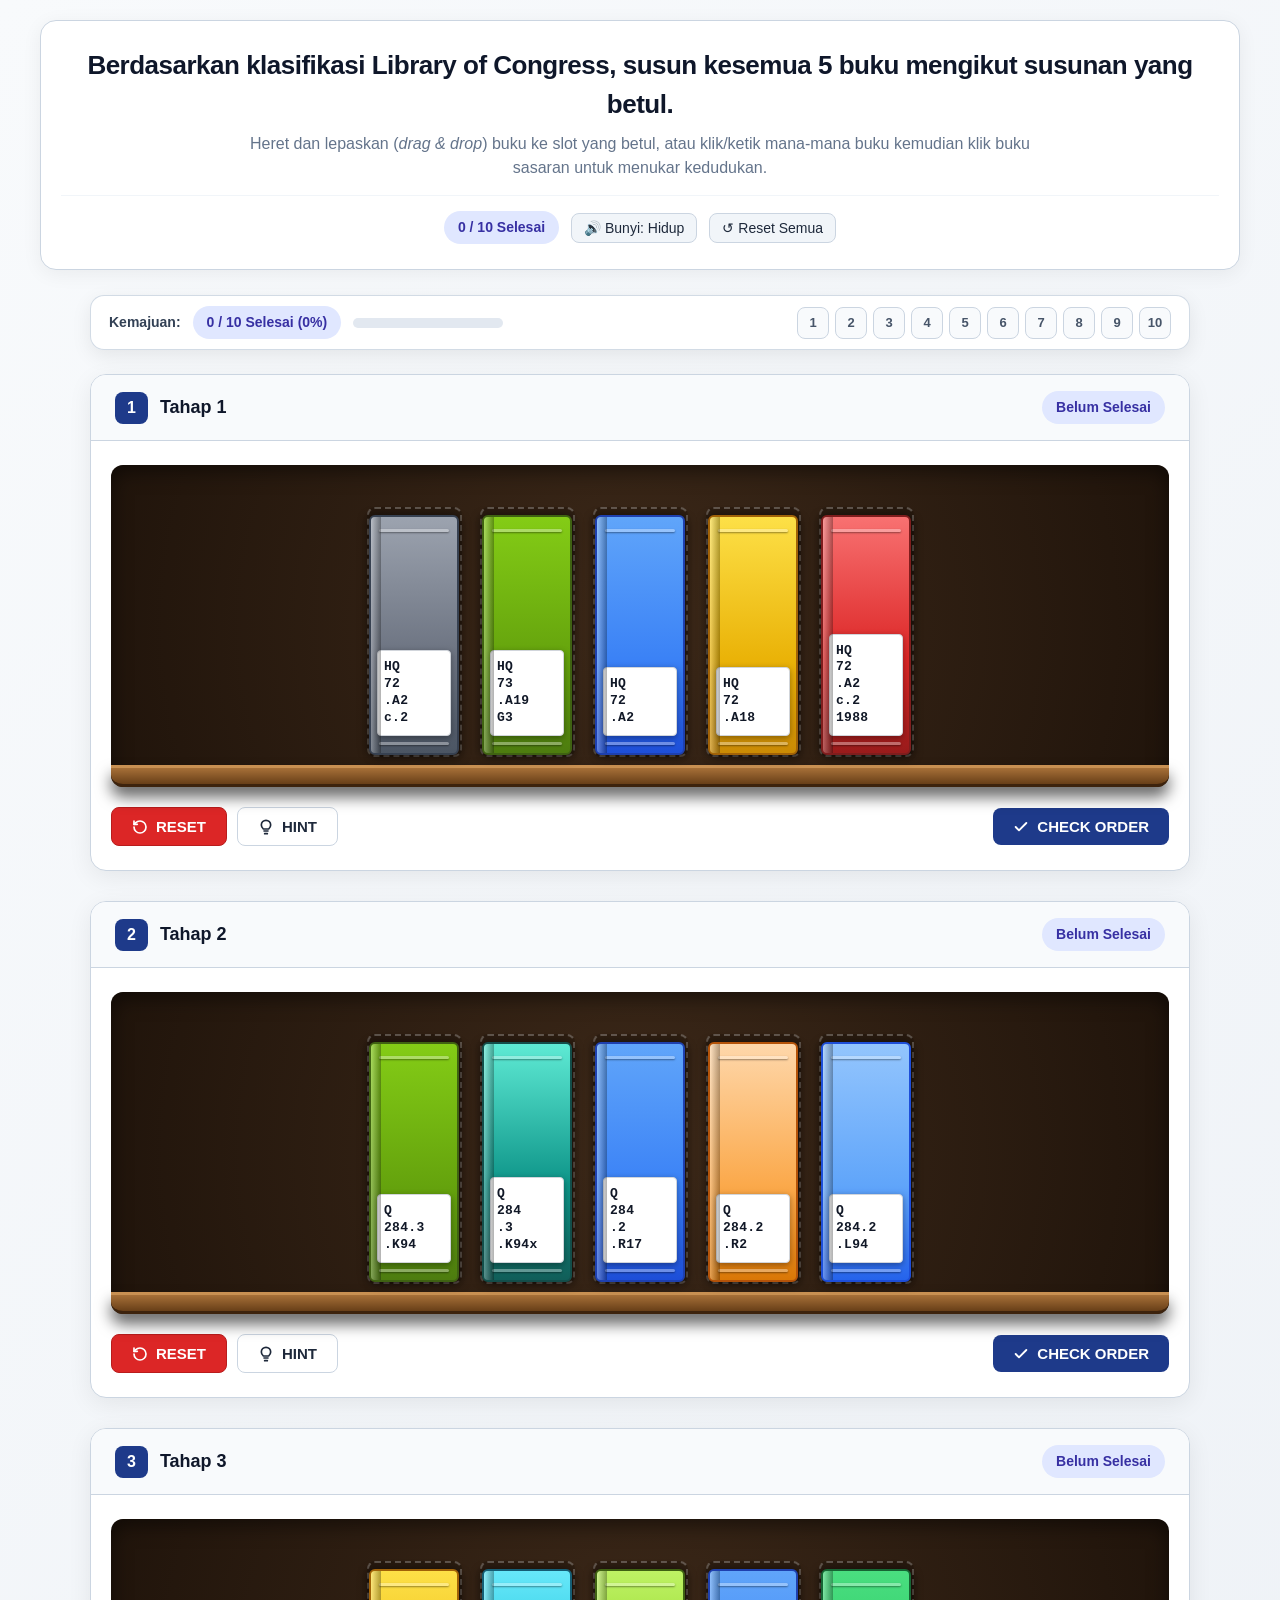
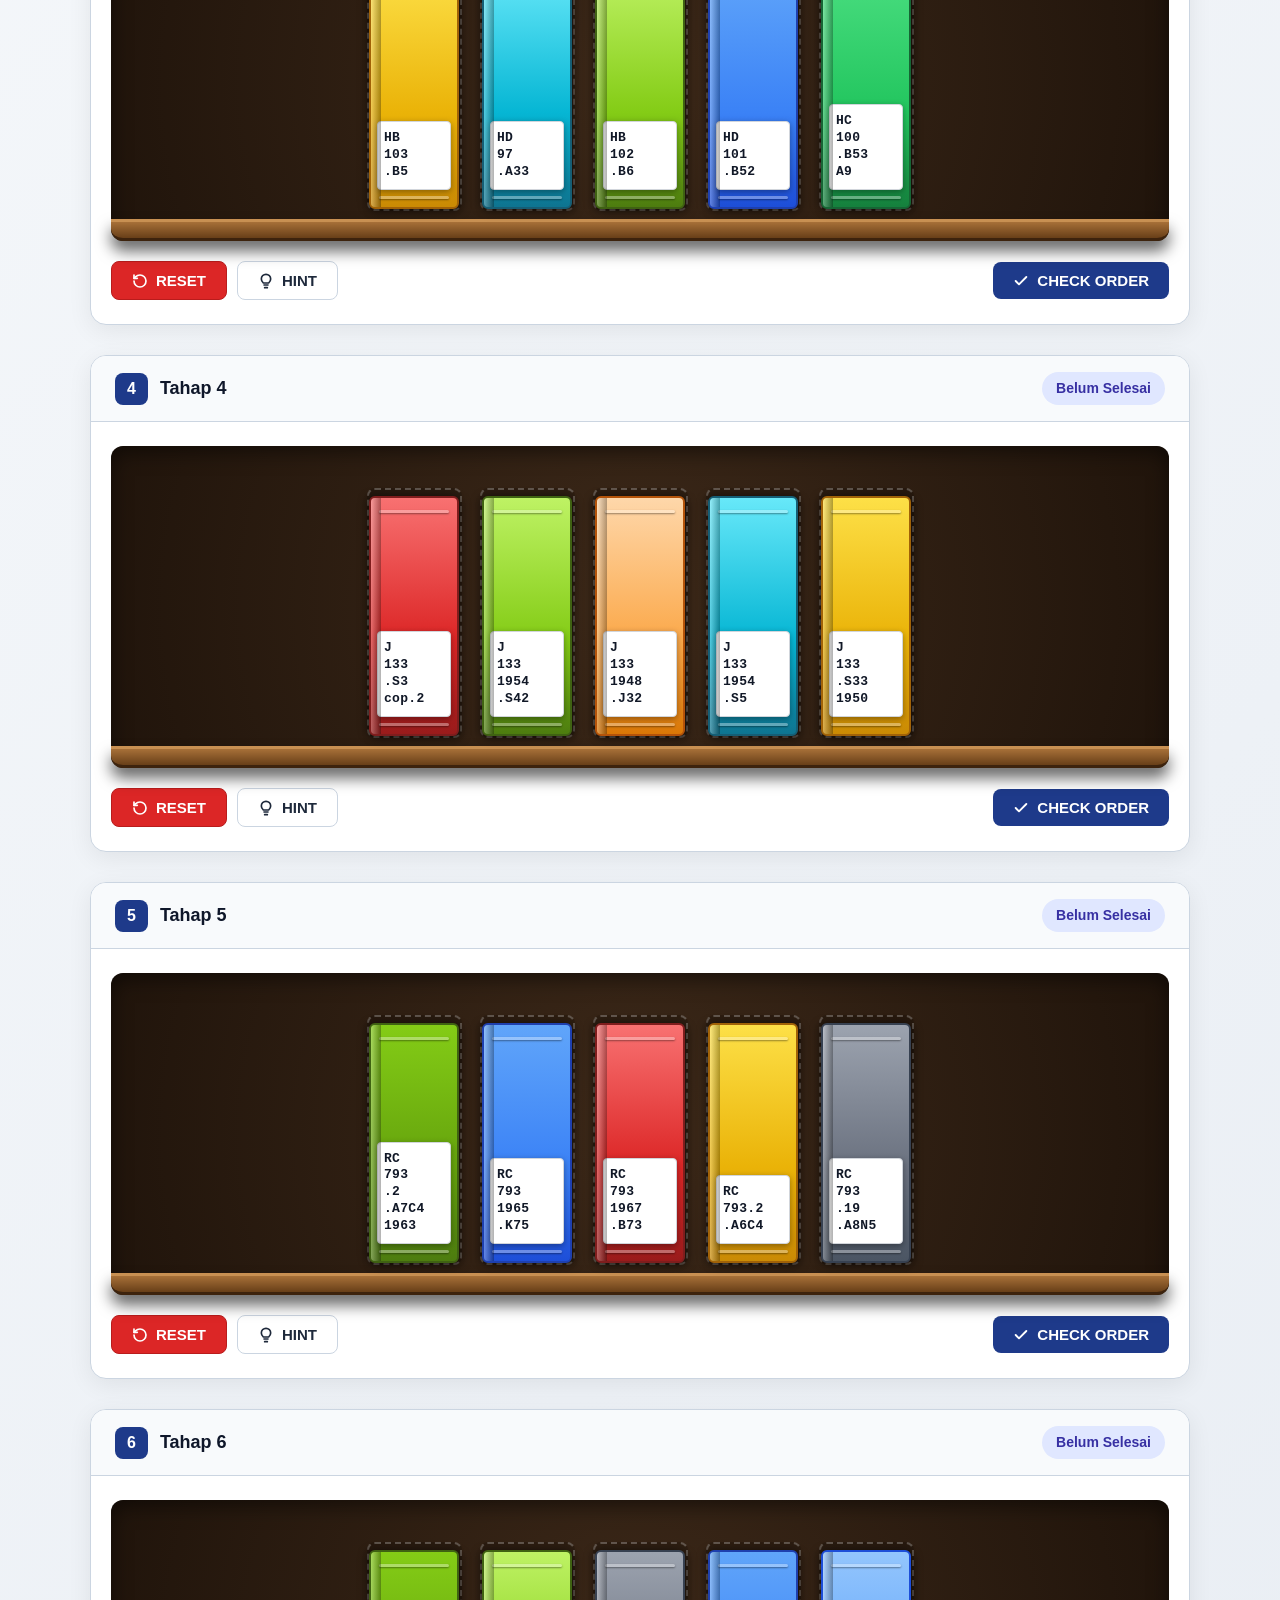
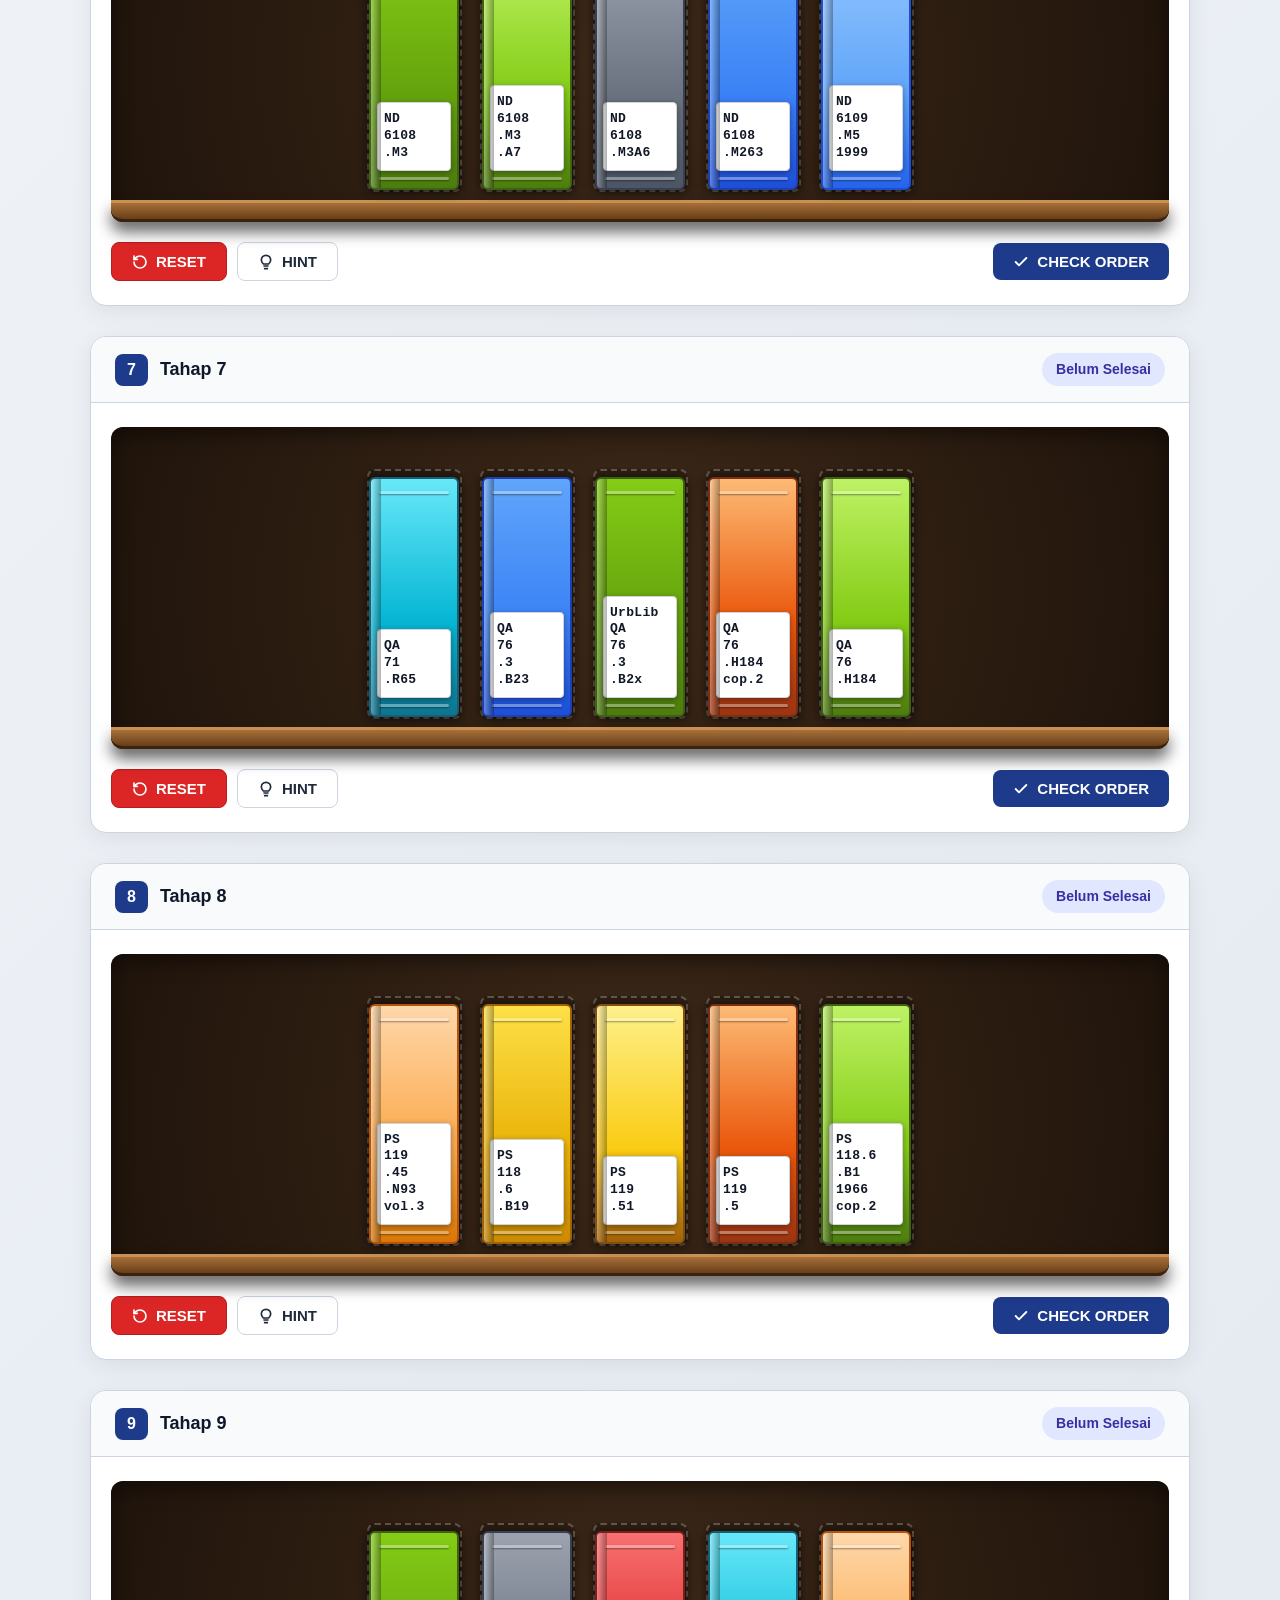
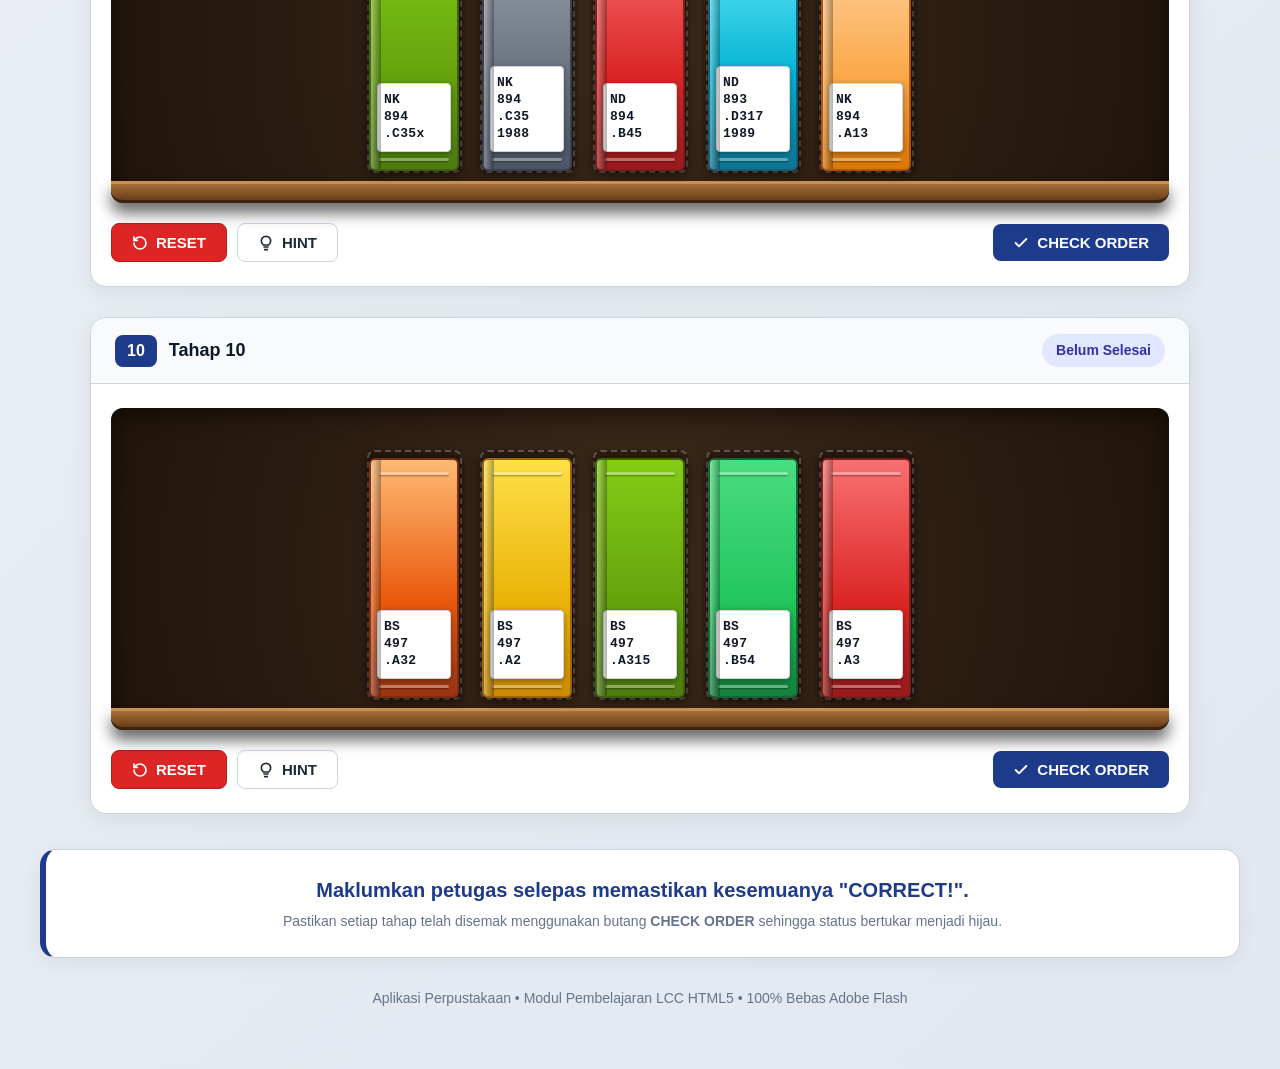
==== index.html @ 5bfe3b00 "Initial commit: Pure HTML5/CSS3/JS migration of LCC Book Sorting Game" ====
<!DOCTYPE html>
<html lang="ms">
<head>
  <meta charset="UTF-8">
  <meta name="viewport" content="width=device-width, initial-scale=1.0">
  <title>Permainan Susunan Buku Library of Congress (LCC)</title>
  <link rel="stylesheet" href="css/style.css">
</head>
<body>

  <!-- Header Utama -->
  <header class="header-container">
    <h1>Berdasarkan klasifikasi Library of Congress, susun kesemua 5 buku mengikut susunan yang betul.</h1>
    <p class="subtitle">
      Heret dan lepaskan (<em>drag &amp; drop</em>) buku ke slot yang betul, atau klik/ketik mana-mana buku kemudian klik buku sasaran untuk menukar kedudukan.
    </p>

    <div class="top-controls">
      <!-- Statistik & Kawalan Bunyi -->
      <div class="stats-badges">
        <span id="stat-solved-count" class="badge">0 / 10 Selesai</span>
        <button id="btn-mute" class="btn-icon">🔊 Bunyi: Hidup</button>
        <button id="btn-reset-all" class="btn-icon">↺ Reset Semua</button>
      </div>
    </div>
  </header>

  <!-- Bar Kemajuan Sentiasa Kelihatan (Sticky Progress Bar) -->
  <div id="sticky-progress-bar" class="sticky-progress-container">
    <div class="sticky-progress-content">
      <div class="sticky-progress-left">
        <span class="sticky-title">Kemajuan:</span>
        <span id="sticky-solved-badge" class="badge">0 / 10 Selesai</span>
        <div class="progress-track" title="Peratusan siap">
          <div id="progress-fill" class="progress-fill"></div>
        </div>
      </div>
      <div id="sticky-stage-pills" class="sticky-stage-pills" title="Klik nombor untuk lompat ke tahap berkenaan"></div>
    </div>
  </div>

  <!-- Bekas Utama Tahap Permainan -->
  <main id="game-levels-container"></main>

  <!-- Peringatan Petugas di Bahagian Bawah -->
  <div class="header-container" style="margin-top: 35px; border-left: 6px solid var(--primary-color);">
    <h2 style="font-size: 20px; font-weight: 800; color: var(--primary-color); margin-bottom: 6px;">
      Maklumkan petugas selepas memastikan kesemuanya "CORRECT!".
    </h2>
    <p style="color: var(--text-muted); font-size: 14px;">
      Pastikan setiap tahap telah disemak menggunakan butang <strong>CHECK ORDER</strong> sehingga status bertukar menjadi hijau.
    </p>
  </div>

  <footer class="footer-text">
    <p>Aplikasi Perpustakaan &bull; Modul Pembelajaran LCC HTML5 &bull; 100% Bebas Adobe Flash</p>
  </footer>

  <!-- Modal Tahniah Keseluruhan -->
  <div id="victory-modal" class="modal-overlay">
    <div class="modal-content">
      <div class="modal-icon">🏆</div>
      <h2 class="modal-title">Tahniah! Selesai Semua!</h2>
      <p class="modal-desc">
        Hebat! Anda telah berjaya menyusun kesemua 10 tahap buku mengikut Sistem Pengkelasan Library of Congress (LCC) dengan tepat.
      </p>
      <div class="modal-instruction">
        📢 Sila maklumkan kepada petugas perpustakaan sekarang!
      </div>
      <button id="btn-close-modal" class="btn btn-primary" style="margin: 0 auto;">
        Tutup &amp; Semak Semula
      </button>
    </div>
  </div>

  <!-- Kanvas Konfeti Keraian -->
  <canvas id="confetti-canvas"></canvas>

  <!-- Skrip JavaScript -->
  <script src="js/data.js"></script>
  <script src="js/audio.js"></script>
  <script src="js/confetti.js"></script>
  <script src="js/game.js"></script>
</body>
</html>
---- css/style.css ----
/* ==========================================================================
   LCC Game - CSS Utama (HTML5 Modern Tanpa Flash)
   ========================================================================== */

:root {
  --primary-color: #1e3a8a;
  --primary-hover: #1e40af;
  --success-color: #15803d;
  --success-bg: #dcfce7;
  --danger-color: #b91c1c;
  --danger-bg: #fee2e2;
  --wood-top: #8b5a2b;
  --wood-front: #5c3a1e;
  --wood-shadow: #3b2311;
  --shelf-bg: #2d1e12;
  --bg-gradient: linear-gradient(135deg, #f8fafc 0%, #e2e8f0 100%);
  --card-bg: #ffffff;
  --text-main: #1e293b;
  --text-muted: #64748b;
  --border-color: #cbd5e1;
}

* {
  box-sizing: border-box;
  margin: 0;
  padding: 0;
  -webkit-tap-highlight-color: transparent;
}

body {
  font-family: -apple-system, BlinkMacSystemFont, "Segoe UI", Roboto, "Helvetica Neue", Arial, sans-serif;
  background: var(--bg-gradient);
  color: var(--text-main);
  min-height: 100vh;
  padding: 20px 15px 60px 15px;
  line-height: 1.5;
}

/* Header & Banner Utama */
.header-container {
  max-width: 1200px;
  margin: 0 auto 25px auto;
  text-align: center;
  background: var(--card-bg);
  padding: 25px 20px;
  border-radius: 16px;
  box-shadow: 0 4px 20px rgba(0, 0, 0, 0.06);
  border: 1px solid var(--border-color);
}

.header-container h1 {
  font-size: 26px;
  font-weight: 800;
  color: #0f172a;
  margin-bottom: 8px;
  letter-spacing: -0.5px;
}

.header-container p.subtitle {
  font-size: 16px;
  color: var(--text-muted);
  max-width: 800px;
  margin: 0 auto 15px auto;
}

/* Statistik & Kawalan Utama */
.top-controls {
  display: flex;
  justify-content: center;
  align-items: center;
  flex-wrap: wrap;
  gap: 15px;
  padding-top: 15px;
  border-top: 1px solid #f1f5f9;
}

/* Bar Kemajuan Sentiasa Kelihatan (Sticky Progress Bar) */
.sticky-progress-container {
  position: sticky;
  top: 12px;
  z-index: 999;
  max-width: 1100px;
  margin: 0 auto 24px auto;
  background: rgba(255, 255, 255, 0.94);
  backdrop-filter: blur(10px);
  -webkit-backdrop-filter: blur(10px);
  border: 1px solid rgba(203, 213, 225, 0.85);
  border-radius: 14px;
  padding: 10px 18px;
  box-shadow: 0 6px 20px rgba(0, 0, 0, 0.08);
  transition: all 0.25s ease;
}

.sticky-progress-content {
  display: flex;
  justify-content: space-between;
  align-items: center;
  flex-wrap: wrap;
  gap: 12px;
}

.sticky-progress-left {
  display: flex;
  align-items: center;
  gap: 12px;
}

.sticky-title {
  font-size: 14px;
  font-weight: 700;
  color: #334155;
}

.progress-track {
  width: 150px;
  height: 10px;
  background: #e2e8f0;
  border-radius: 6px;
  overflow: hidden;
}

.progress-fill {
  height: 100%;
  width: 0%;
  background: linear-gradient(90deg, #3b82f6 0%, #10b981 100%);
  border-radius: 6px;
  transition: width 0.4s cubic-bezier(0.4, 0, 0.2, 1);
}

.sticky-stage-pills {
  display: flex;
  align-items: center;
  gap: 6px;
  flex-wrap: wrap;
}

.stage-pill {
  min-width: 32px;
  height: 32px;
  padding: 0 5px;
  border-radius: 8px;
  border: 1px solid #cbd5e1;
  background: #f8fafc;
  font-size: 13px;
  font-weight: 700;
  color: #475569;
  cursor: pointer;
  display: flex;
  align-items: center;
  justify-content: center;
  gap: 2px;
  transition: all 0.2s ease;
}

.stage-pill:hover {
  border-color: #3b82f6;
  color: #1e3a8a;
  transform: translateY(-2px);
}

.stage-pill.solved {
  background: #22c55e;
  border-color: #16a34a;
  color: #ffffff;
  box-shadow: 0 2px 6px rgba(34, 197, 94, 0.35);
}

.view-tabs {
  display: inline-flex;
  background: #f1f5f9;
  padding: 4px;
  border-radius: 10px;
}

.tab-btn {
  background: transparent;
  border: none;
  padding: 8px 16px;
  font-size: 14px;
  font-weight: 600;
  color: var(--text-muted);
  border-radius: 8px;
  cursor: pointer;
  transition: all 0.2s ease;
}

.tab-btn.active {
  background: #ffffff;
  color: var(--primary-color);
  box-shadow: 0 2px 6px rgba(0, 0, 0, 0.08);
}

.stats-badges {
  display: flex;
  align-items: center;
  gap: 12px;
}

.badge {
  background: #e0e7ff;
  color: #3730a3;
  padding: 6px 14px;
  border-radius: 20px;
  font-size: 14px;
  font-weight: 700;
  display: inline-flex;
  align-items: center;
  gap: 6px;
}

.badge.success-badge {
  background: var(--success-bg);
  color: var(--success-color);
}

.btn-icon {
  background: #f1f5f9;
  border: 1px solid var(--border-color);
  border-radius: 8px;
  padding: 6px 12px;
  font-size: 14px;
  cursor: pointer;
  color: var(--text-main);
  transition: all 0.2s;
}

.btn-icon:hover {
  background: #e2e8f0;
}

/* Mod Peringkat (Stage Mode) Navigasi */
.stage-selector {
  display: flex;
  gap: 8px;
  justify-content: center;
  flex-wrap: wrap;
  margin-bottom: 25px;
}

.stage-btn {
  width: 42px;
  height: 42px;
  border-radius: 10px;
  border: 2px solid var(--border-color);
  background: #ffffff;
  font-weight: 700;
  font-size: 15px;
  color: var(--text-main);
  cursor: pointer;
  transition: all 0.2s;
  display: flex;
  align-items: center;
  justify-content: center;
  position: relative;
}

.stage-btn:hover {
  border-color: var(--primary-color);
  transform: translateY(-2px);
}

.stage-btn.active {
  background: var(--primary-color);
  color: #ffffff;
  border-color: var(--primary-color);
  box-shadow: 0 4px 10px rgba(30, 58, 138, 0.3);
}

.stage-btn.completed {
  border-color: var(--success-color);
  background: #f0fdf4;
  color: var(--success-color);
}

.stage-btn.completed.active {
  background: var(--success-color);
  color: #ffffff;
}

.stage-btn.completed::after {
  content: "✓";
  position: absolute;
  top: -6px;
  right: -6px;
  background: var(--success-color);
  color: #ffffff;
  font-size: 10px;
  width: 16px;
  height: 16px;
  border-radius: 50%;
  display: flex;
  align-items: center;
  justify-content: center;
  border: 2px solid #ffffff;
}

/* Kad Tahap Permainan */
.level-card {
  max-width: 1100px;
  margin: 0 auto 30px auto;
  background: var(--card-bg);
  border-radius: 16px;
  box-shadow: 0 6px 25px rgba(0, 0, 0, 0.07);
  border: 1px solid var(--border-color);
  overflow: hidden;
  transition: transform 0.2s ease;
}

.level-header {
  padding: 16px 24px;
  background: #f8fafc;
  border-bottom: 1px solid var(--border-color);
  display: flex;
  justify-content: space-between;
  align-items: center;
  flex-wrap: wrap;
  gap: 10px;
}

.level-title-wrap {
  display: flex;
  align-items: center;
  gap: 12px;
}

.level-number-tag {
  background: var(--primary-color);
  color: #ffffff;
  font-weight: 800;
  font-size: 16px;
  padding: 4px 12px;
  border-radius: 8px;
}

.level-card.is-solved .level-number-tag {
  background: var(--success-color);
}

.level-title {
  font-size: 18px;
  font-weight: 700;
  color: #0f172a;
}

.level-body {
  padding: 24px 20px;
}

/* Rak Buku (Bookshelf Visual) */
.shelf-container {
  background: radial-gradient(circle at center, #3d2919 0%, #20140b 100%);
  border-radius: 12px;
  padding: 30px 15px 0 15px;
  box-shadow: inset 0 6px 20px rgba(0, 0, 0, 0.5);
  margin-bottom: 20px;
  position: relative;
}

.shelf-slots {
  display: flex;
  justify-content: center;
  align-items: flex-end;
  gap: 18px;
  min-height: 270px;
  padding-bottom: 8px;
}

.slot {
  width: 95px;
  height: 250px;
  border: 2px dashed rgba(255, 255, 255, 0.25);
  border-radius: 8px;
  position: relative;
  display: flex;
  align-items: flex-end;
  justify-content: center;
  transition: all 0.2s ease;
  background: rgba(0, 0, 0, 0.15);
  flex-shrink: 0;
}

.slot::before {
  content: attr(data-slot-num);
  position: absolute;
  top: 10px;
  color: rgba(255, 255, 255, 0.3);
  font-size: 28px;
  font-weight: 800;
  pointer-events: none;
}

.slot.drag-over {
  border-color: #3b82f6 !important;
  background: rgba(59, 130, 246, 0.28) !important;
  box-shadow: 0 0 16px rgba(59, 130, 246, 0.6), inset 0 0 10px rgba(59, 130, 246, 0.3) !important;
  transform: scale(1.04);
}

.slot.target-selected {
  border-color: #facc15;
  background: rgba(250, 204, 21, 0.25);
  animation: pulseSlot 1.2s infinite;
}

@keyframes pulseSlot {
  0% { box-shadow: 0 0 0 0 rgba(250, 204, 21, 0.4); }
  70% { box-shadow: 0 0 0 10px rgba(250, 204, 21, 0); }
  100% { box-shadow: 0 0 0 0 rgba(250, 204, 21, 0); }
}

/* Rak Kayu Bawah */
.shelf-plank {
  height: 22px;
  background: linear-gradient(180deg, #a77038 0%, #683f18 100%);
  border-top: 3px solid #c89052;
  border-bottom: 3px solid #3d230d;
  box-shadow: 0 10px 15px rgba(0, 0, 0, 0.6);
  margin-left: -15px;
  margin-right: -15px;
  border-bottom-left-radius: 12px;
  border-bottom-right-radius: 12px;
}

/* Reka Bentuk Buku 3D */
.book {
  width: 90px;
  height: 240px;
  border-radius: 6px;
  cursor: grab;
  user-select: none;
  display: flex;
  flex-direction: column;
  justify-content: flex-end;
  padding: 8px 4px 6px 4px;
  box-shadow: -3px 0 8px rgba(0, 0, 0, 0.35), 3px 3px 10px rgba(0, 0, 0, 0.4);
  position: relative;
  transition: transform 0.2s cubic-bezier(0.2, 0, 0, 1), box-shadow 0.2s ease;
  overflow: hidden;
}

.book:hover {
  transform: translateY(-8px) scale(1.03);
  box-shadow: 0 12px 24px rgba(0, 0, 0, 0.5);
  z-index: 10;
}

.book.dragging {
  opacity: 0.45;
  filter: brightness(0.85);
  border-style: dashed !important;
  cursor: grabbing;
}

.drag-clone-preview {
  opacity: 1 !important;
  filter: none !important;
  transform: none !important;
  pointer-events: none !important;
}

.book.selected {
  outline: 4px solid #facc15;
  transform: translateY(-14px) scale(1.05);
  box-shadow: 0 16px 30px rgba(250, 204, 21, 0.5);
  z-index: 20;
}

/* Jalur Tepi Buku (Spine Ribs & Textures) */
.book::before {
  content: "";
  position: absolute;
  top: 0;
  left: 0;
  bottom: 0;
  width: 10px;
  background: linear-gradient(90deg, rgba(255, 255, 255, 0.3) 0%, rgba(0, 0, 0, 0.3) 100%);
  pointer-events: none;
}

.book-rib {
  height: 3px;
  background: rgba(255, 255, 255, 0.35);
  box-shadow: 0 1px 2px rgba(0, 0, 0, 0.4);
  margin: 4px 4px;
  border-radius: 2px;
}

.book-rib.bottom {
  margin-top: 4px;
  margin-bottom: 2px;
}

/* Label Nombor Panggilan (Library Spine Callout) */
.call-number-label {
  background: #ffffff;
  color: #111827;
  padding: 8px 6px;
  border-radius: 4px;
  font-family: "Courier New", Courier, monospace;
  font-weight: 800;
  font-size: 13px;
  line-height: 1.3;
  text-align: left;
  box-shadow: 0 2px 6px rgba(0, 0, 0, 0.35);
  border: 1px solid #d1d5db;
  display: flex;
  flex-direction: column;
  justify-content: center;
  align-items: flex-start;
  margin-top: auto;
  margin-bottom: 2px;
  margin-left: 2px;
  margin-right: 2px;
  letter-spacing: 0.3px;
}

.call-line {
  display: block;
  white-space: nowrap;
  text-align: left;
  width: 100%;
}

/* Panel Kawalan Bawah Kad */
.level-controls {
  display: flex;
  justify-content: space-between;
  align-items: center;
  flex-wrap: wrap;
  gap: 12px;
  margin-top: 15px;
}

.btn-group {
  display: flex;
  gap: 10px;
  flex-wrap: wrap;
}

.btn {
  padding: 10px 20px;
  font-size: 15px;
  font-weight: 700;
  border-radius: 8px;
  border: none;
  cursor: pointer;
  transition: all 0.2s ease;
  display: inline-flex;
  align-items: center;
  justify-content: center;
  gap: 8px;
}

.btn svg {
  display: block;
  flex-shrink: 0;
  width: 16px;
  height: 16px;
}

.btn-primary {
  background: var(--primary-color);
  color: #ffffff;
}

.btn-primary:hover {
  background: var(--primary-hover);
  transform: translateY(-1px);
}

.btn-outline {
  background: transparent;
  border: 1px solid var(--border-color);
  color: var(--text-main);
}

.btn-outline:hover {
  background: #f1f5f9;
}

.btn-danger {
  background: #dc2626;
  color: #ffffff;
  border: 1px solid #b91c1c;
}

.btn-danger:hover {
  background: #b91c1c;
  transform: translateY(-1px);
  box-shadow: 0 4px 12px rgba(220, 38, 38, 0.3);
}

/* Mesej Maklum Balas */
.feedback-box {
  margin-top: 16px;
  padding: 14px 18px;
  border-radius: 10px;
  font-size: 15px;
  font-weight: 700;
  display: none;
  align-items: center;
  justify-content: space-between;
  animation: fadeIn 0.3s ease;
}

.feedback-box.show {
  display: flex;
}

.feedback-box.correct {
  background: var(--success-bg);
  color: var(--success-color);
  border: 1px solid #86efac;
}

.feedback-box.wrong {
  background: var(--danger-bg);
  color: var(--danger-color);
  border: 1px solid #fca5a5;
}

.hint-box {
  margin-top: 14px;
  padding: 14px 18px;
  background: #eff6ff;
  border-left: 4px solid #3b82f6;
  border-radius: 0 8px 8px 0;
  color: #1e40af;
  font-size: 14px;
  display: none;
}

.hint-box.show {
  display: block;
  animation: fadeIn 0.2s ease;
}

.explanation-box {
  margin-top: 12px;
  padding: 14px 18px;
  background: #f8fafc;
  border: 1px solid #e2e8f0;
  border-radius: 8px;
  color: #334155;
  font-size: 14px;
  display: none;
}

.explanation-box.show {
  display: block;
  animation: fadeIn 0.2s ease;
}

/* Modal Tahniah Keseluruhan */
.modal-overlay {
  position: fixed;
  top: 0;
  left: 0;
  right: 0;
  bottom: 0;
  background: rgba(15, 23, 42, 0.7);
  backdrop-filter: blur(4px);
  display: none;
  align-items: center;
  justify-content: center;
  z-index: 1000;
  padding: 20px;
}

.modal-overlay.show {
  display: flex;
  animation: fadeIn 0.3s ease;
}

.modal-content {
  background: #ffffff;
  border-radius: 20px;
  max-width: 520px;
  width: 100%;
  padding: 35px 30px;
  text-align: center;
  box-shadow: 0 20px 40px rgba(0, 0, 0, 0.25);
  animation: popIn 0.4s cubic-bezier(0.175, 0.885, 0.32, 1.275);
}

.modal-icon {
  font-size: 60px;
  margin-bottom: 15px;
}

.modal-title {
  font-size: 26px;
  font-weight: 800;
  color: #0f172a;
  margin-bottom: 10px;
}

.modal-desc {
  font-size: 16px;
  color: #475569;
  margin-bottom: 25px;
  line-height: 1.6;
}

.modal-instruction {
  background: #f0fdf4;
  border: 2px dashed #22c55e;
  padding: 16px;
  border-radius: 12px;
  color: #15803d;
  font-weight: 700;
  font-size: 16px;
  margin-bottom: 25px;
}

/* Kanvas Konfeti Keraian */
#confetti-canvas {
  position: fixed;
  top: 0;
  left: 0;
  width: 100vw;
  height: 100vh;
  pointer-events: none;
  z-index: 99999;
  display: none;
}

/* Animasi */
@keyframes fadeIn {
  from { opacity: 0; transform: translateY(-6px); }
  to { opacity: 1; transform: translateY(0); }
}

@keyframes popIn {
  from { opacity: 0; transform: scale(0.85); }
  to { opacity: 1; transform: scale(1); }
}

/* Footer */
.footer-text {
  text-align: center;
  color: var(--text-muted);
  font-size: 14px;
  margin-top: 30px;
}

/* Responsive Breakpoints */
@media (max-width: 768px) {
  .header-container h1 {
    font-size: 20px;
  }
  .sticky-progress-container {
    top: 6px;
    padding: 8px 12px;
  }
  .progress-track {
    width: 80px;
  }
  .stage-pill {
    width: 26px;
    height: 26px;
    font-size: 11px;
    border-radius: 6px;
  }
  .shelf-slots {
    gap: 8px;
    overflow-x: auto;
    padding-bottom: 12px;
  }
  .slot {
    width: 66px;
    height: 200px;
  }
  .book {
    width: 62px;
    height: 190px;
    padding: 6px 2px 4px 2px;
  }
  .call-number-label {
    font-size: 10px;
    line-height: 1.2;
    padding: 4px 2px;
    margin-bottom: 2px;
  }
  .top-controls {
    flex-direction: column;
    align-items: stretch;
  }
}
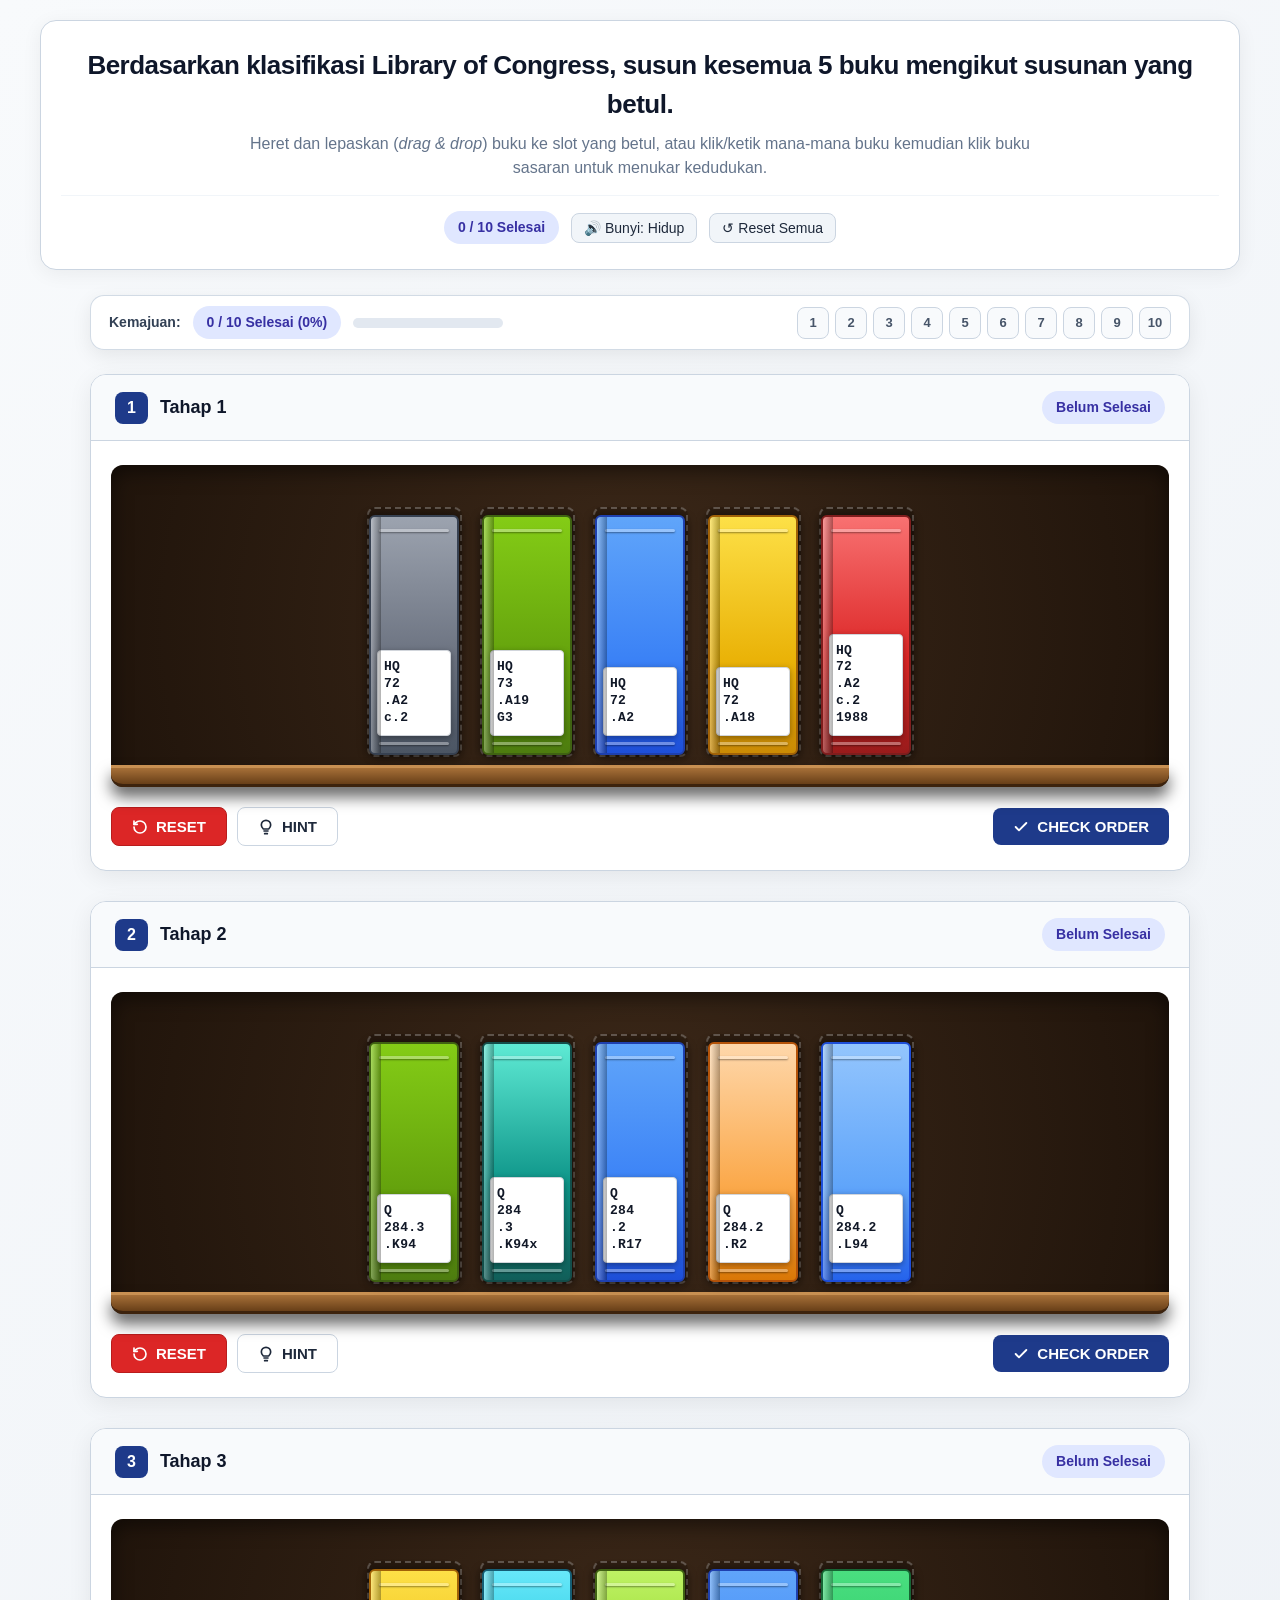
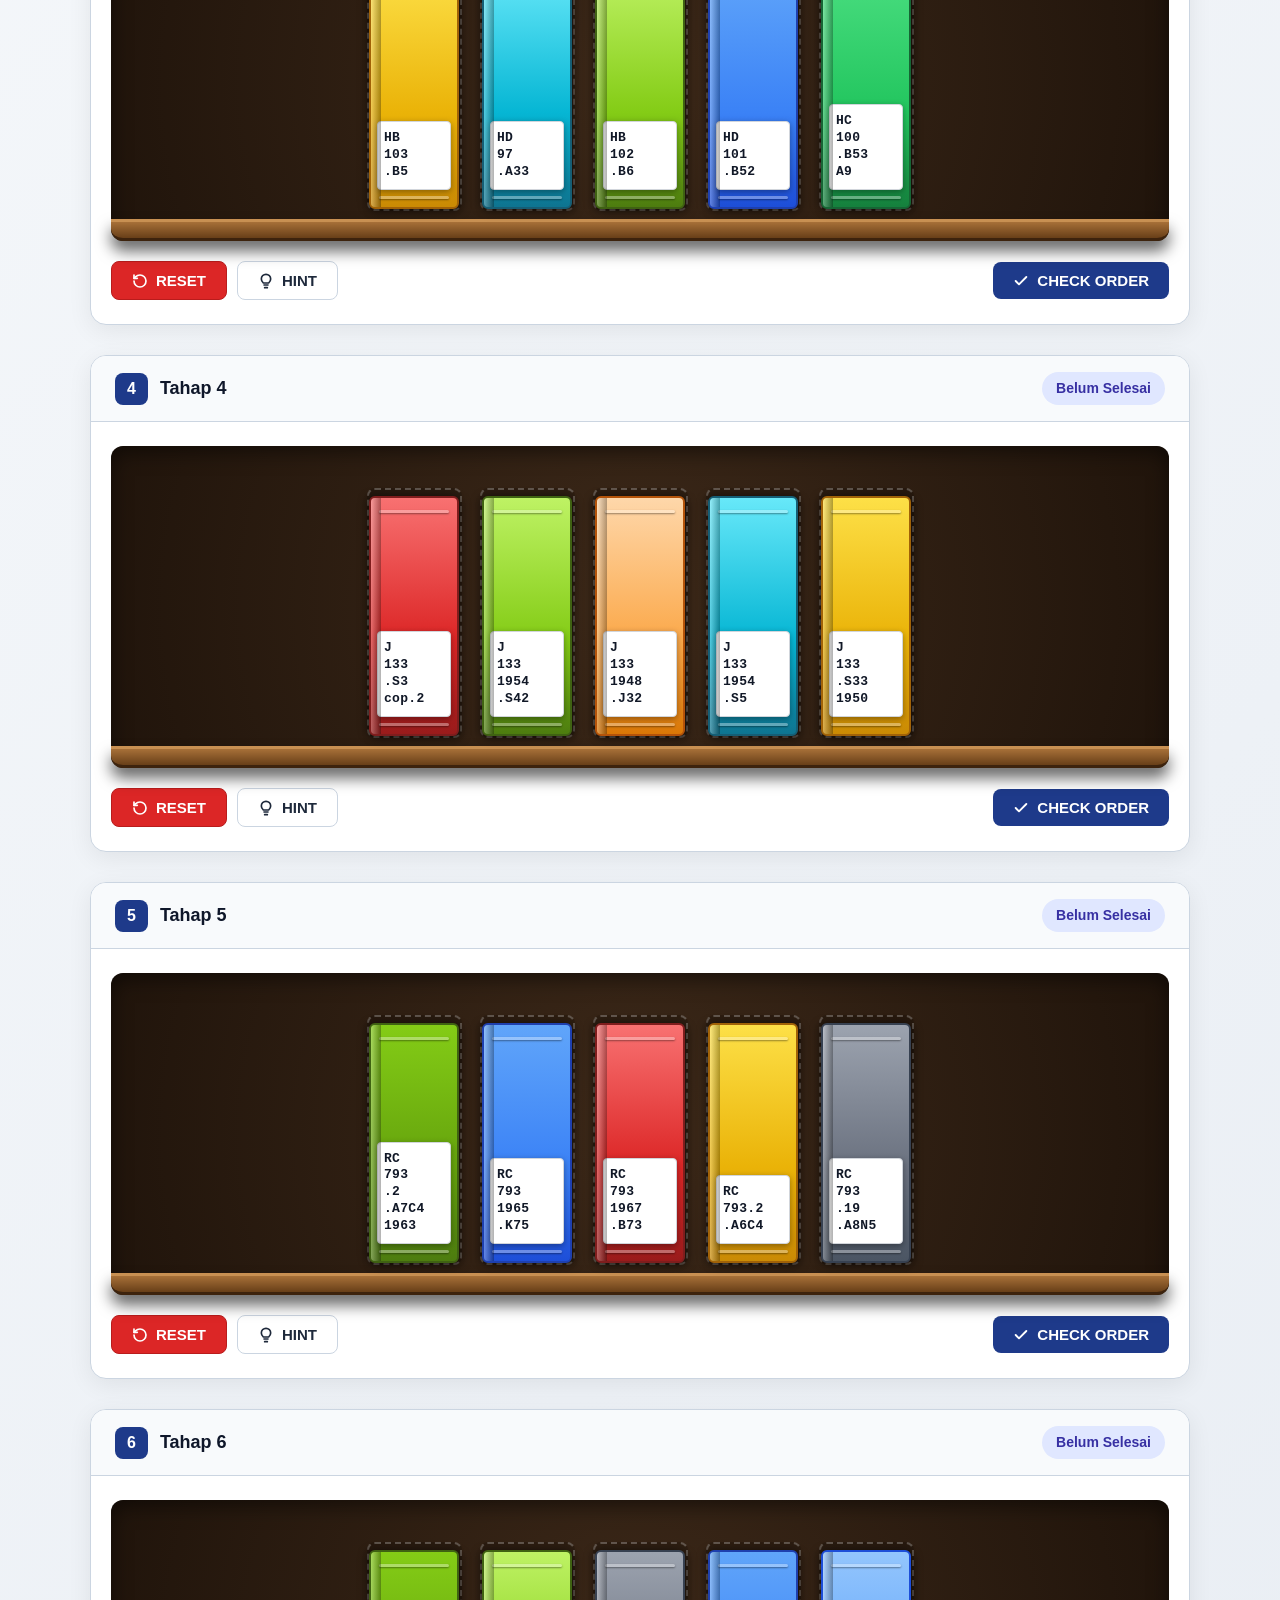
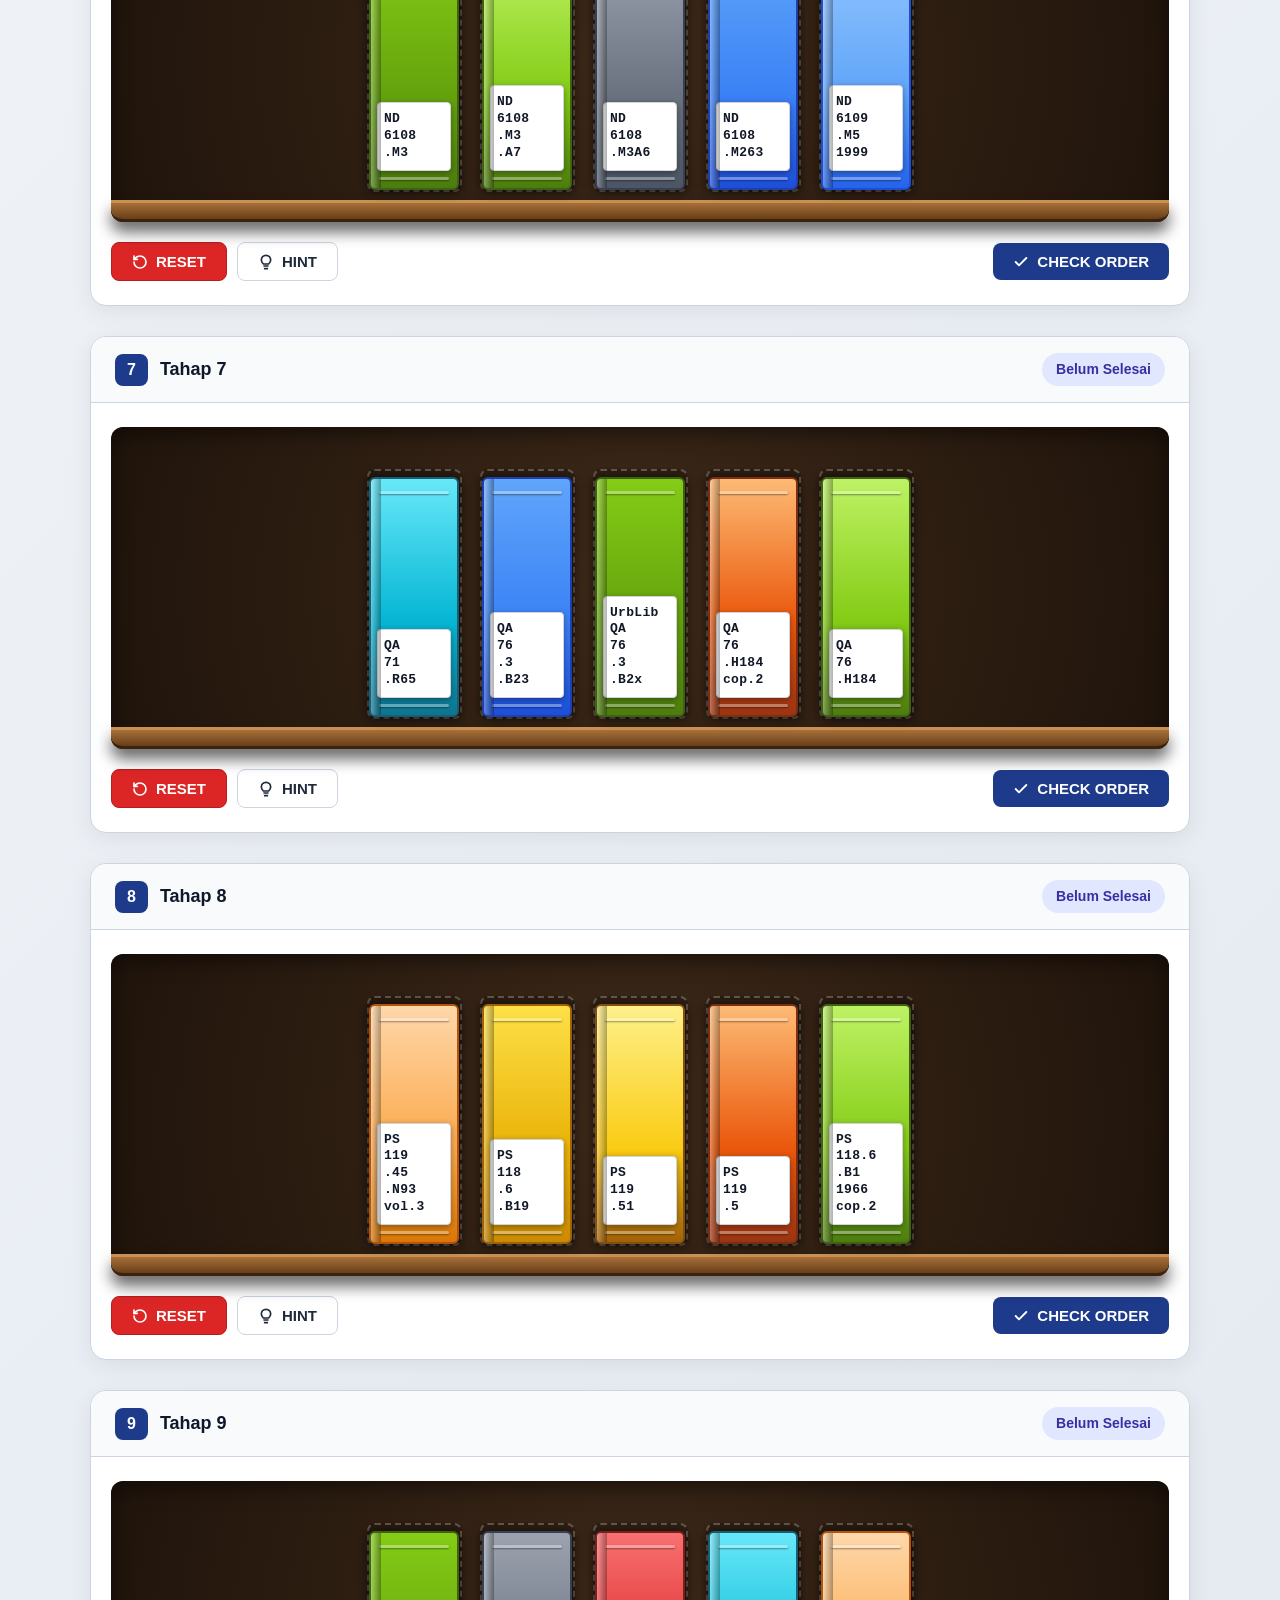
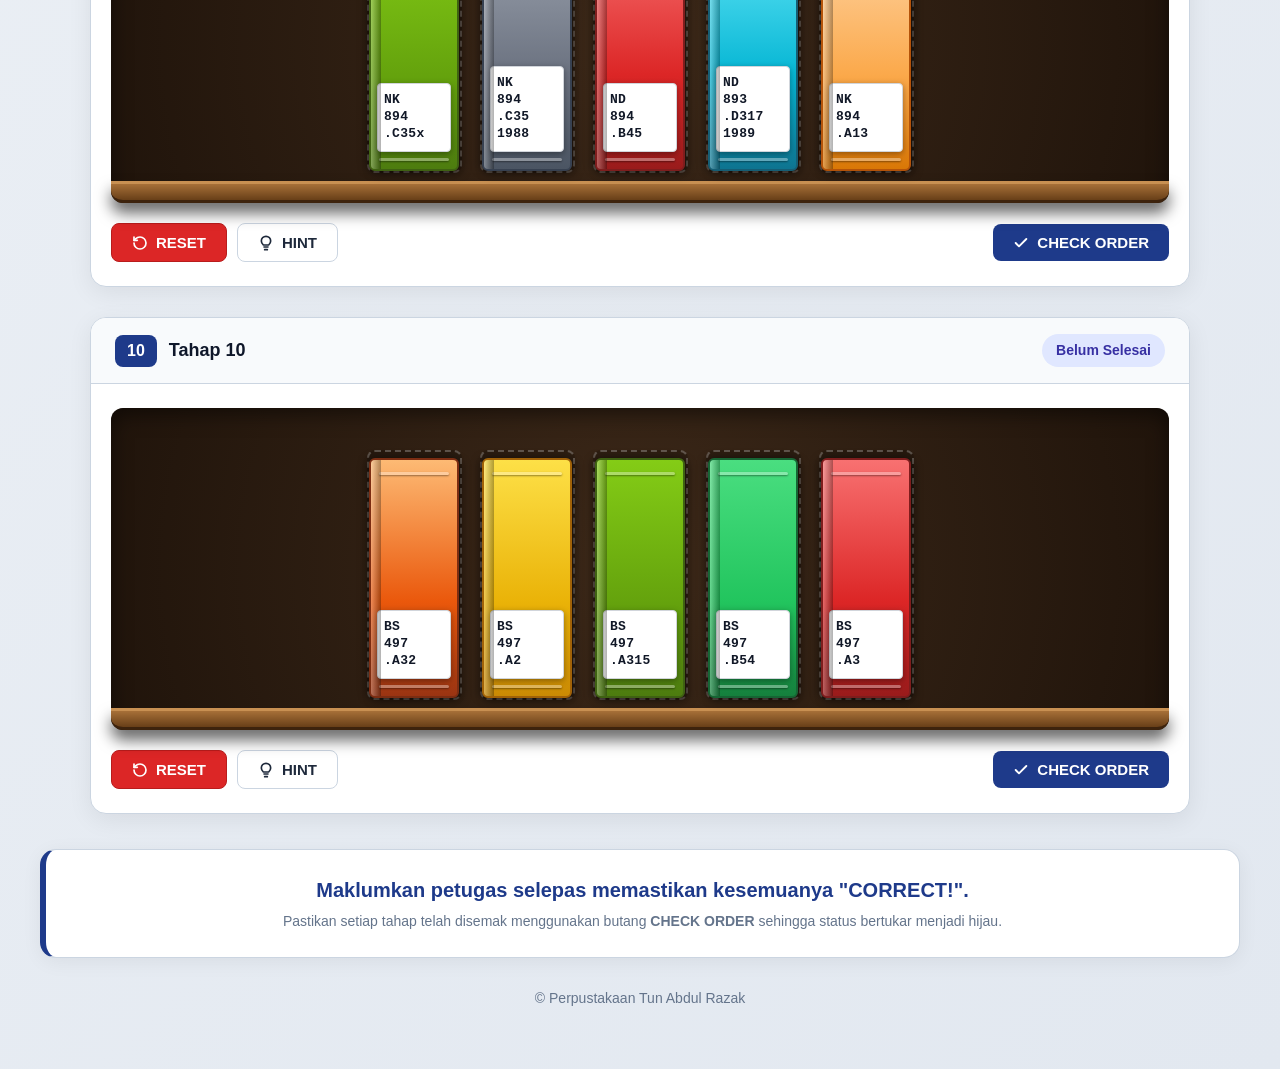
==== commit 4fd7fb75: "chore: update footer to copyright Perpustakaan Tun Abdul Razak" ====
--- a/index.html
+++ b/index.html
@@ -1,6 +1,14 @@
 <!DOCTYPE html>
 <html lang="ms">
 <head>
+  <!-- Google tag (gtm.js) -->
+  <script async src="https://www.googletagmanager.com/gtm.js?id=GTM-W4T7D9HP"></script>
+  <script>
+    window.dataLayer = window.dataLayer || [];
+    function gtag(){dataLayer.push(arguments);}
+    gtag('js', new Date());
+  </script>
+
   <meta charset="UTF-8">
   <meta name="viewport" content="width=device-width, initial-scale=1.0">
   <title>Permainan Susunan Buku Library of Congress (LCC)</title>
@@ -53,7 +61,7 @@
   </div>
 
   <footer class="footer-text">
-    <p>Aplikasi Perpustakaan &bull; Modul Pembelajaran LCC HTML5 &bull; 100% Bebas Adobe Flash</p>
+    <p>&copy; Perpustakaan Tun Abdul Razak</p>
   </footer>
 
   <!-- Modal Tahniah Keseluruhan -->
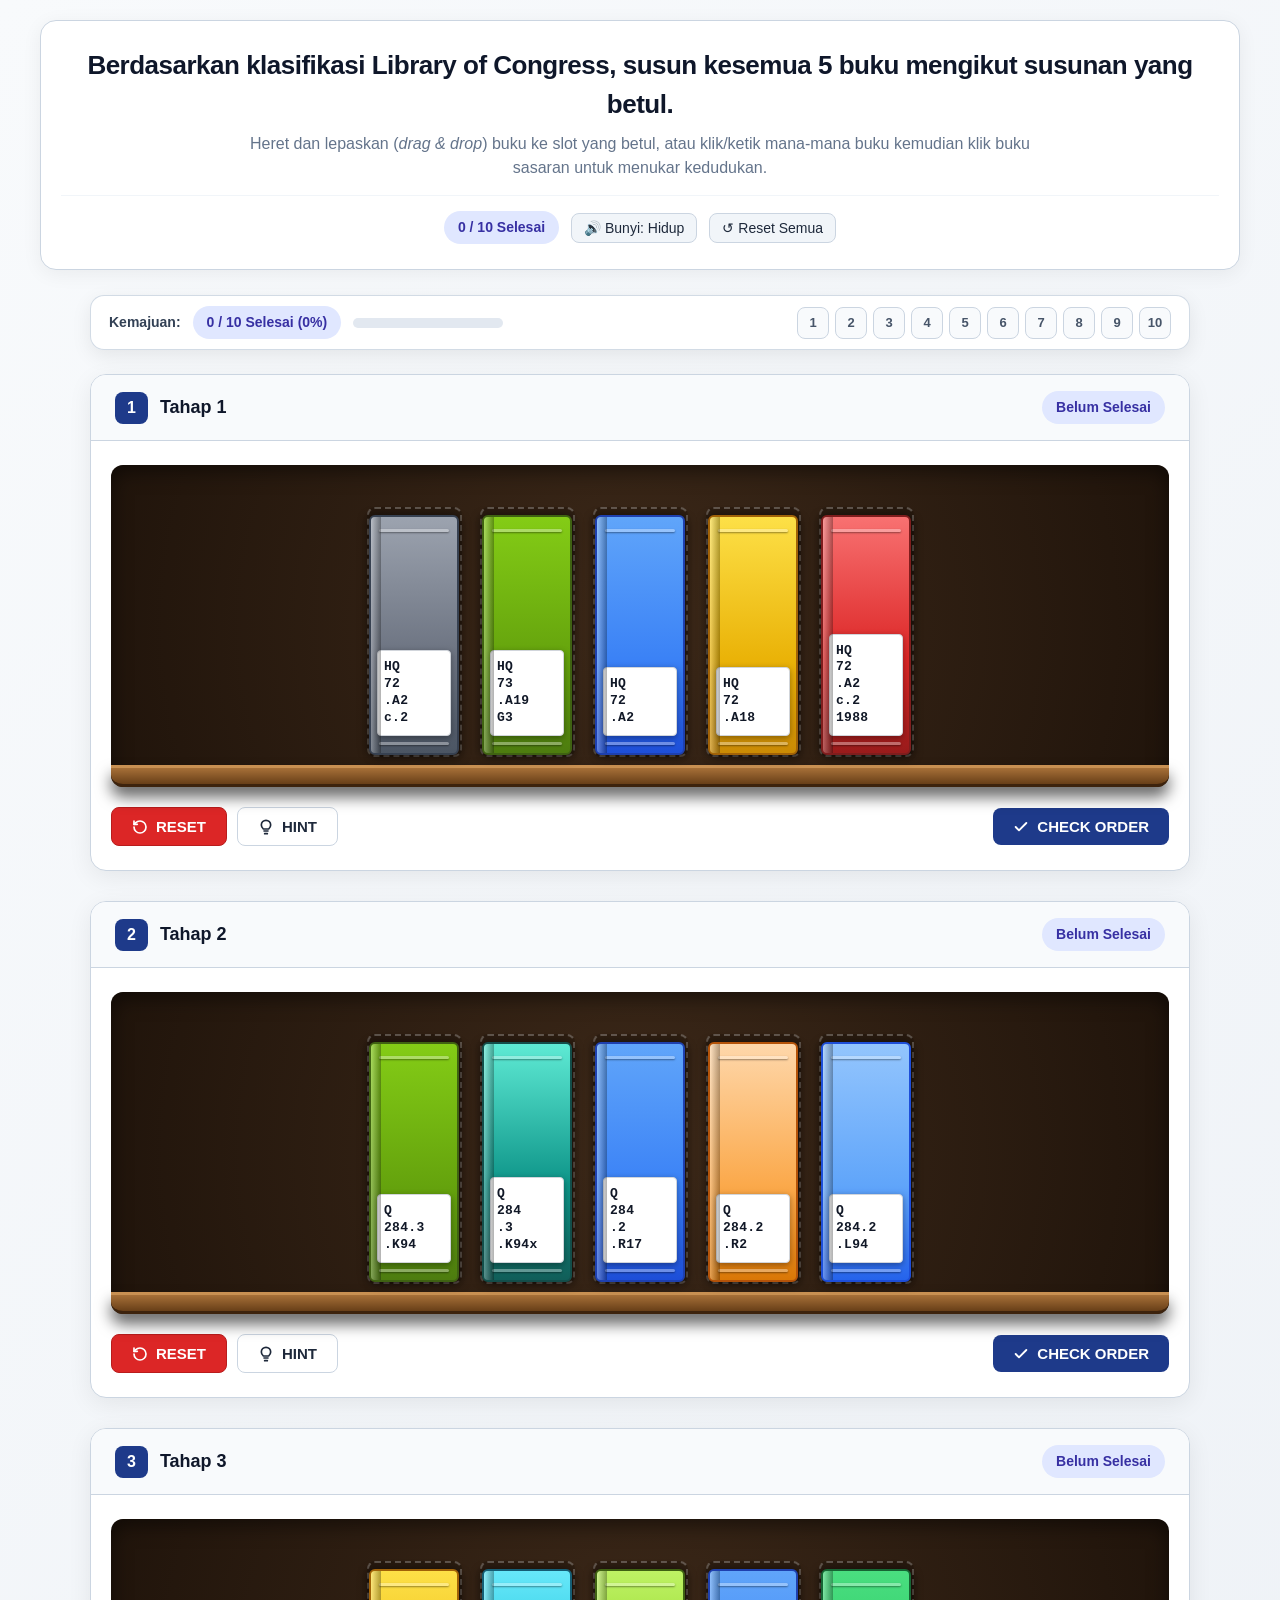
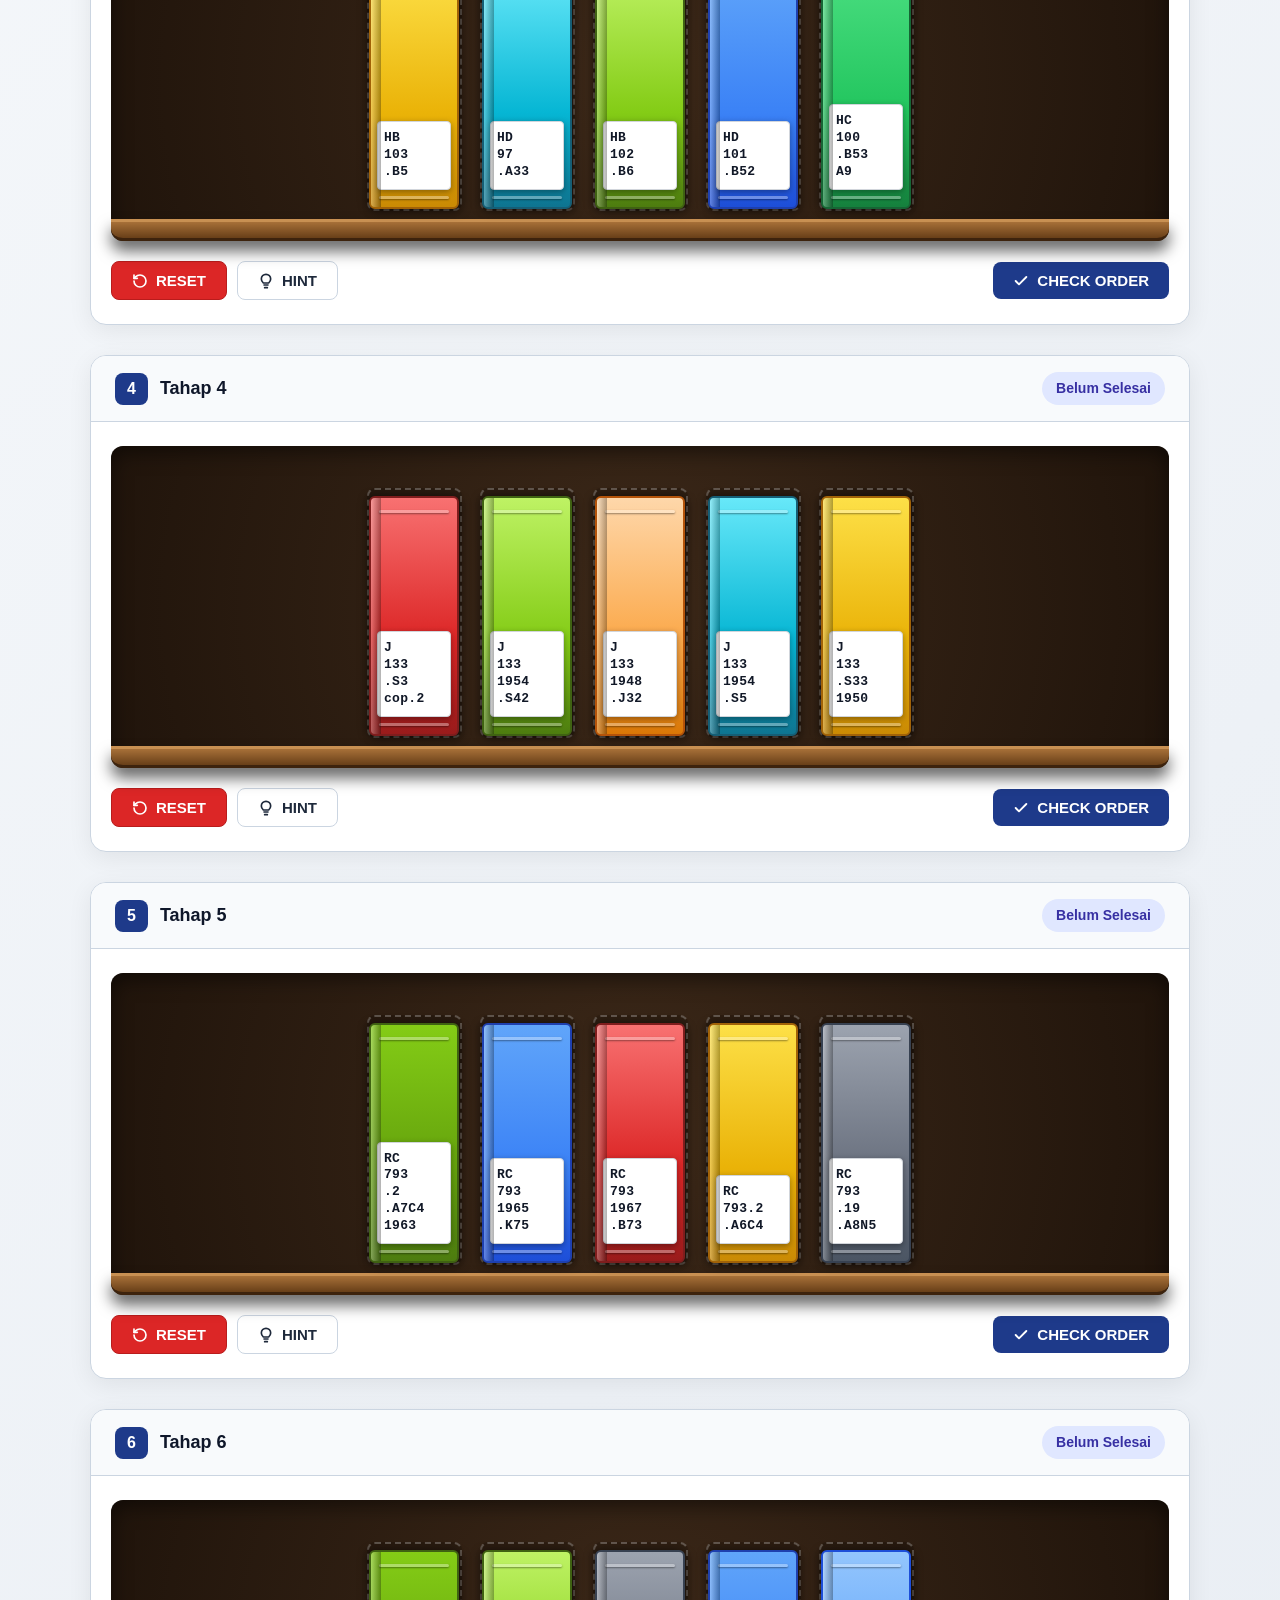
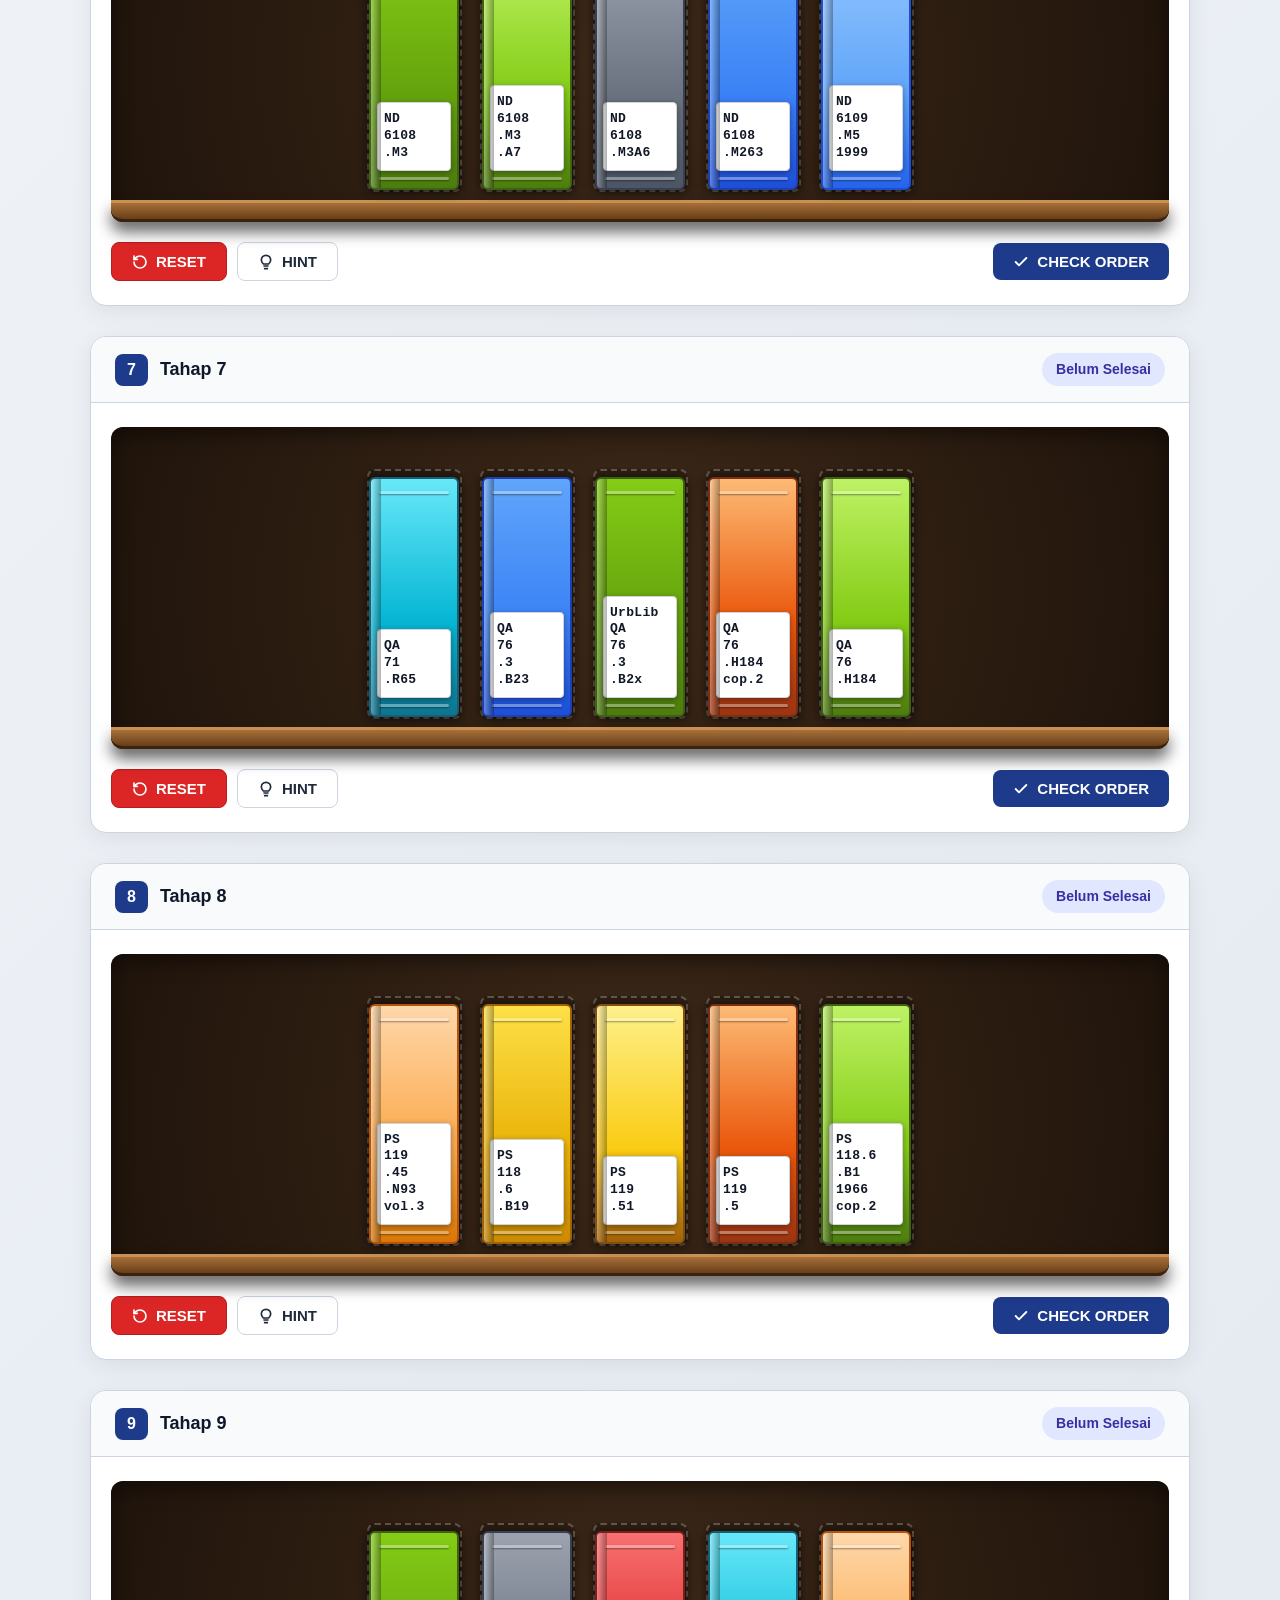
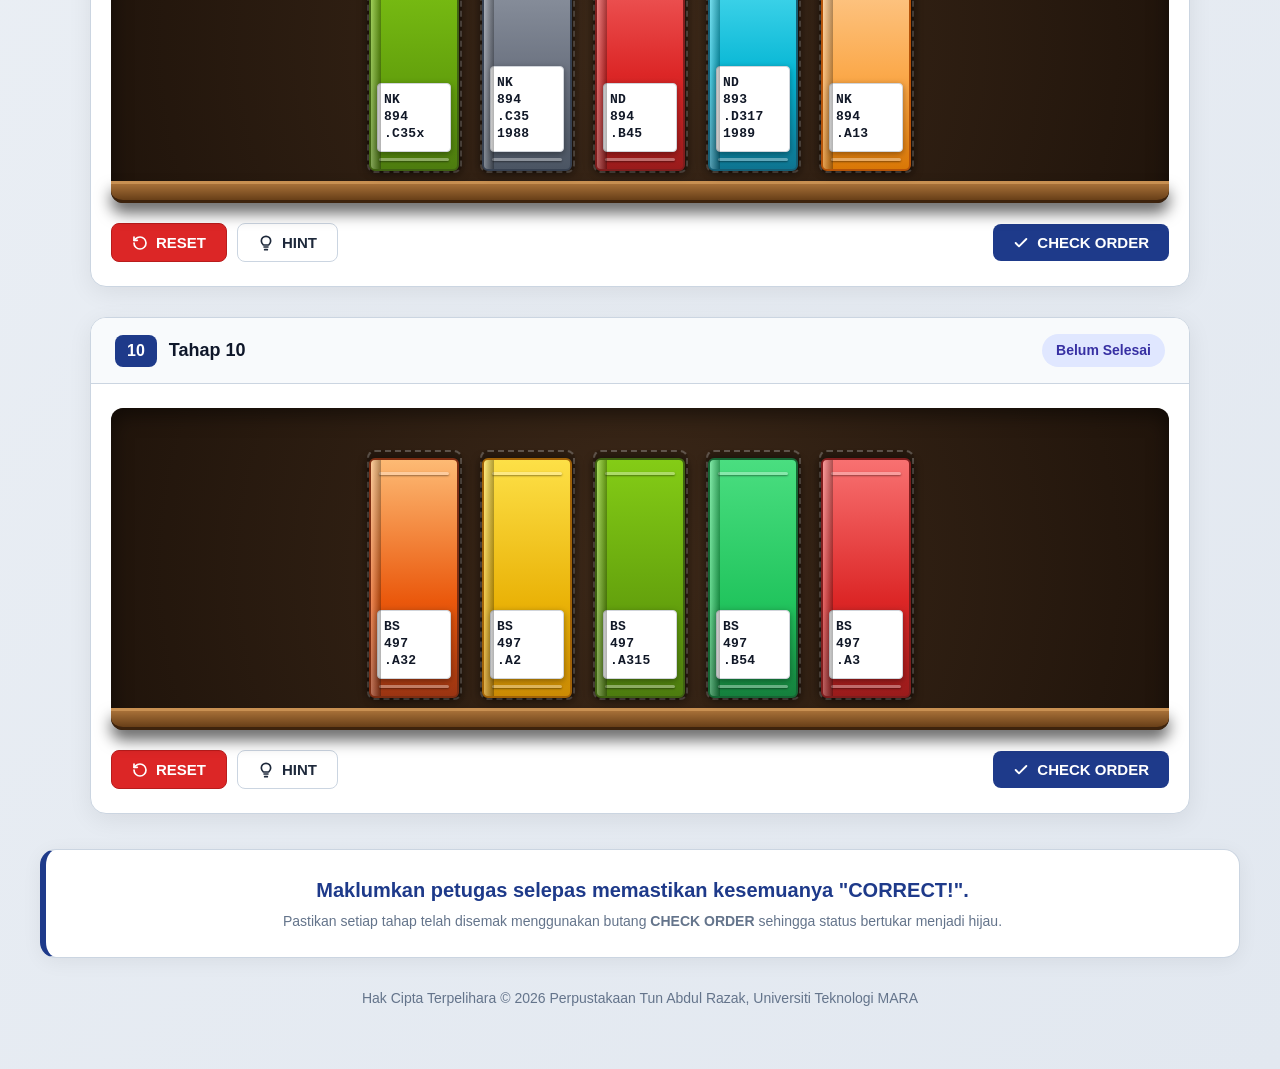
==== commit 66d9654c: "chore: update copyright notice to Option 1" ====
--- a/index.html
+++ b/index.html
@@ -61,7 +61,7 @@
   </div>
 
   <footer class="footer-text">
-    <p>&copy; Perpustakaan Tun Abdul Razak</p>
+    <p>Hak Cipta Terpelihara &copy; 2026 Perpustakaan Tun Abdul Razak, Universiti Teknologi MARA</p>
   </footer>
 
   <!-- Modal Tahniah Keseluruhan -->
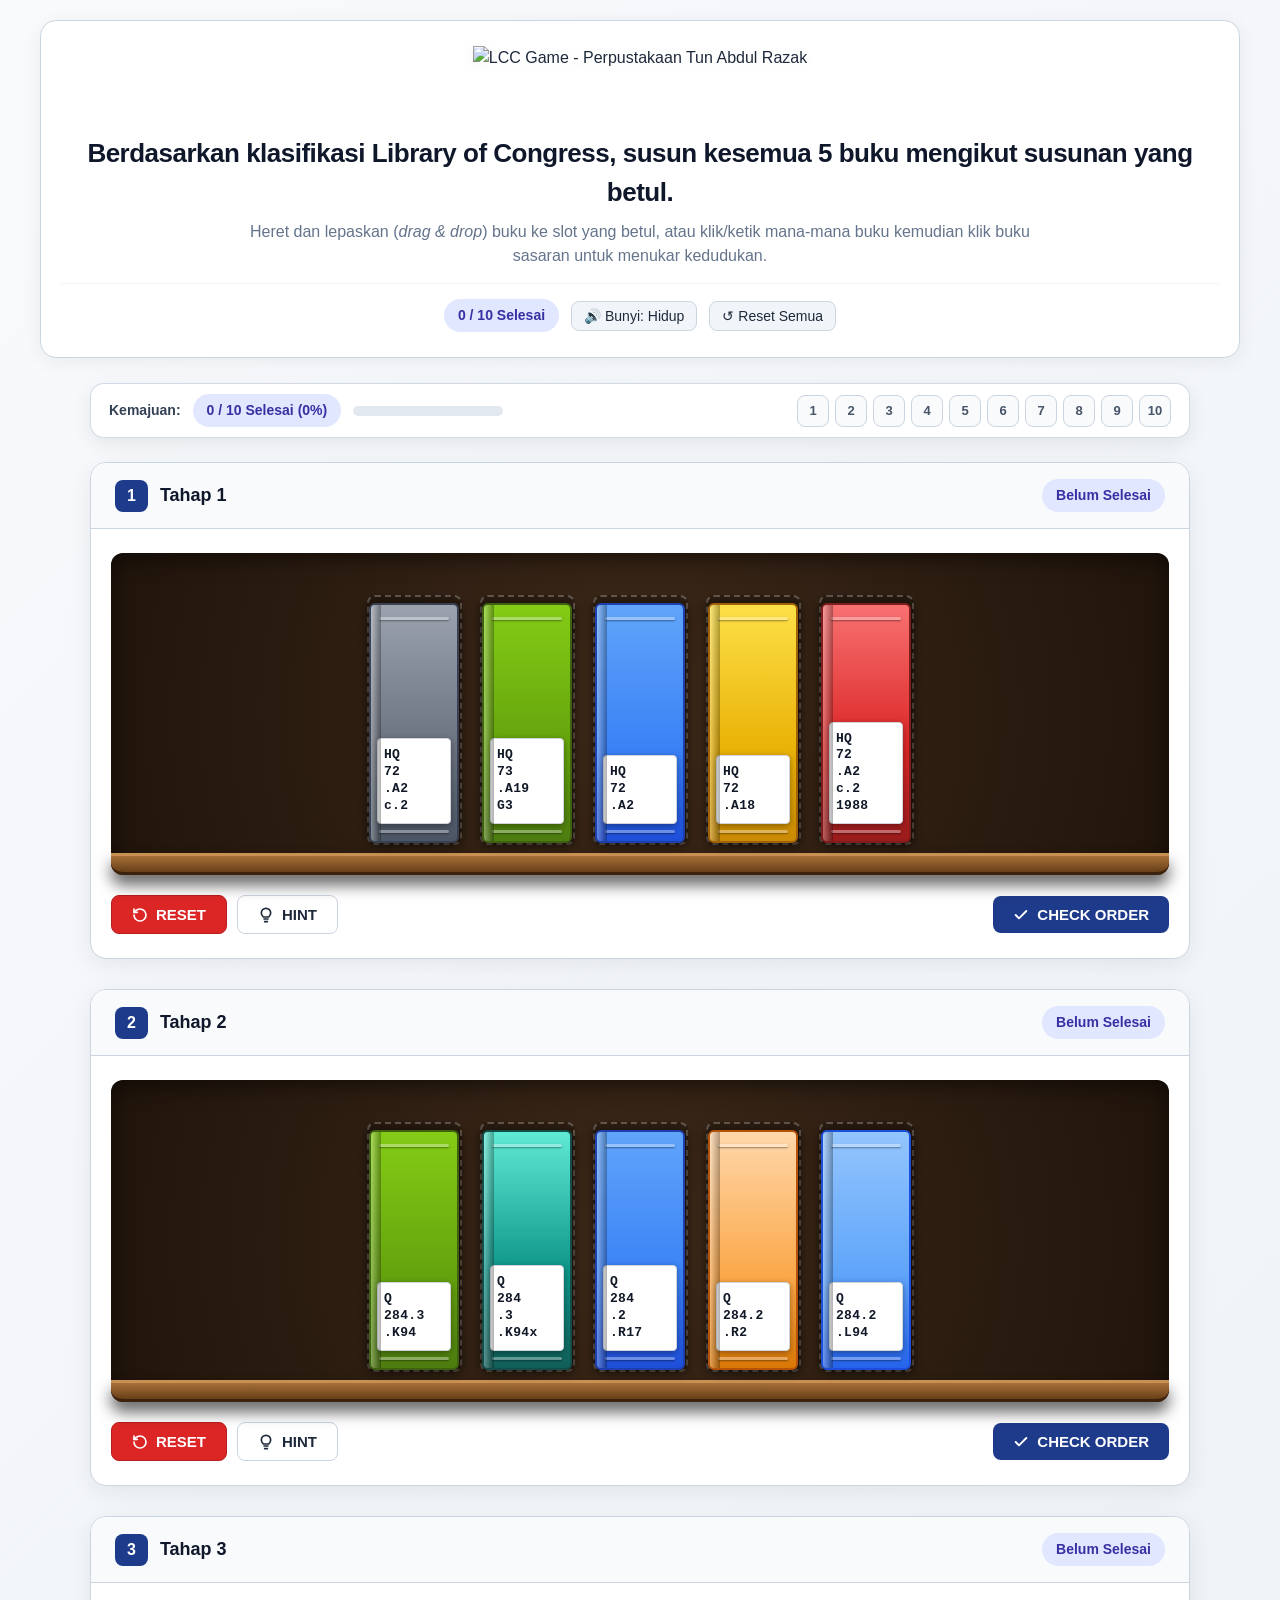
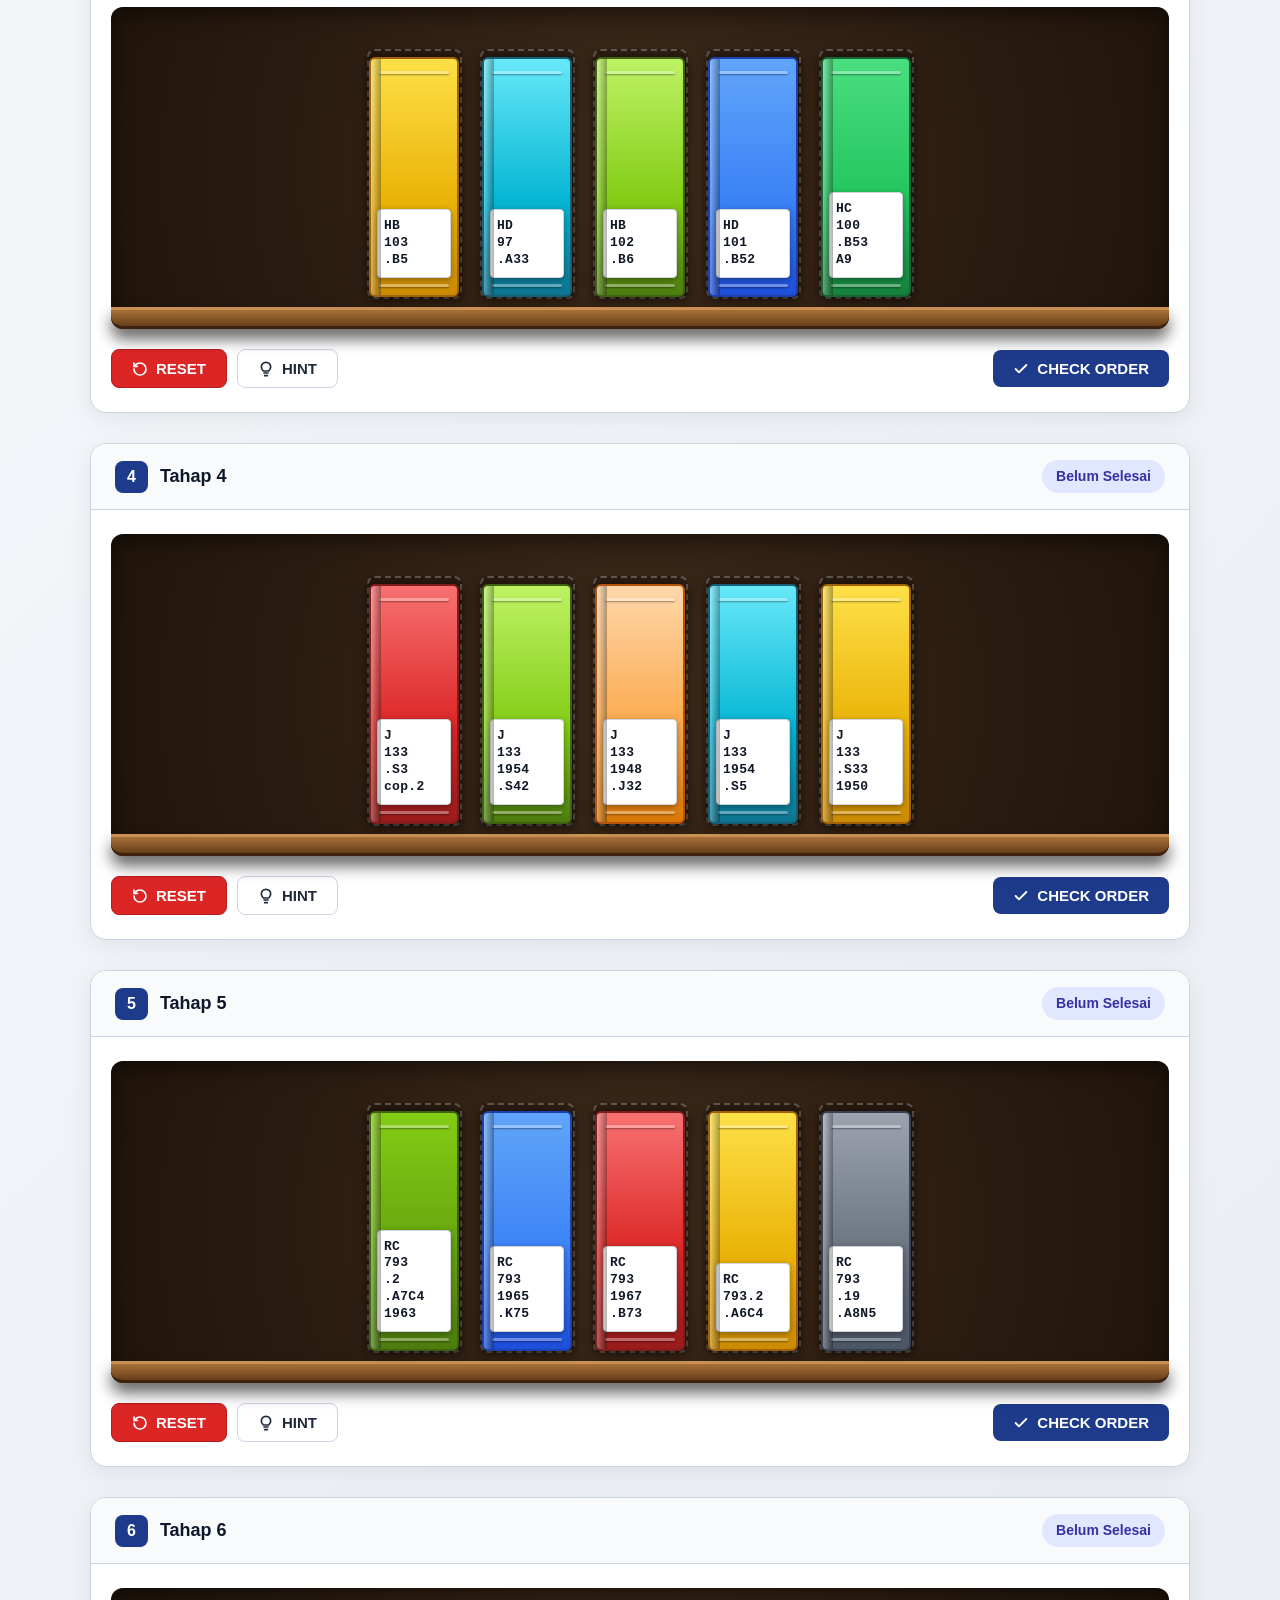
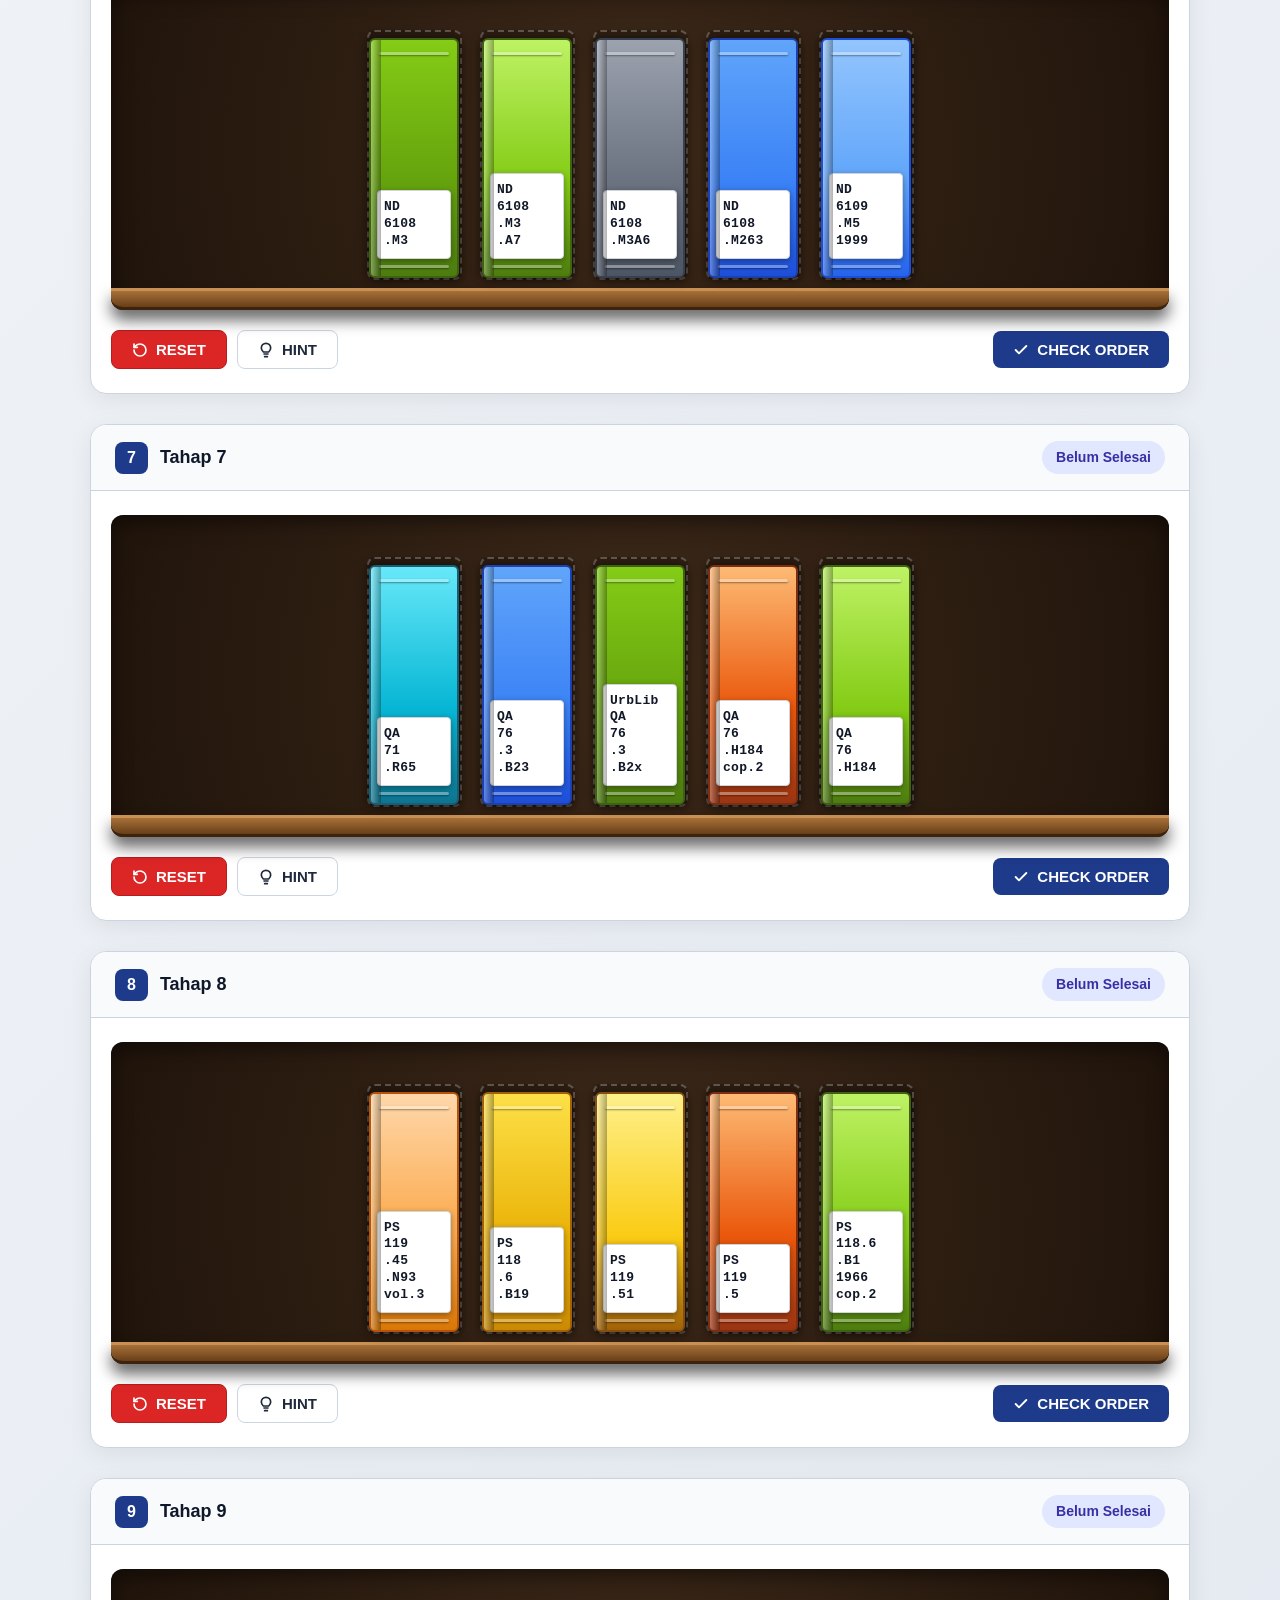
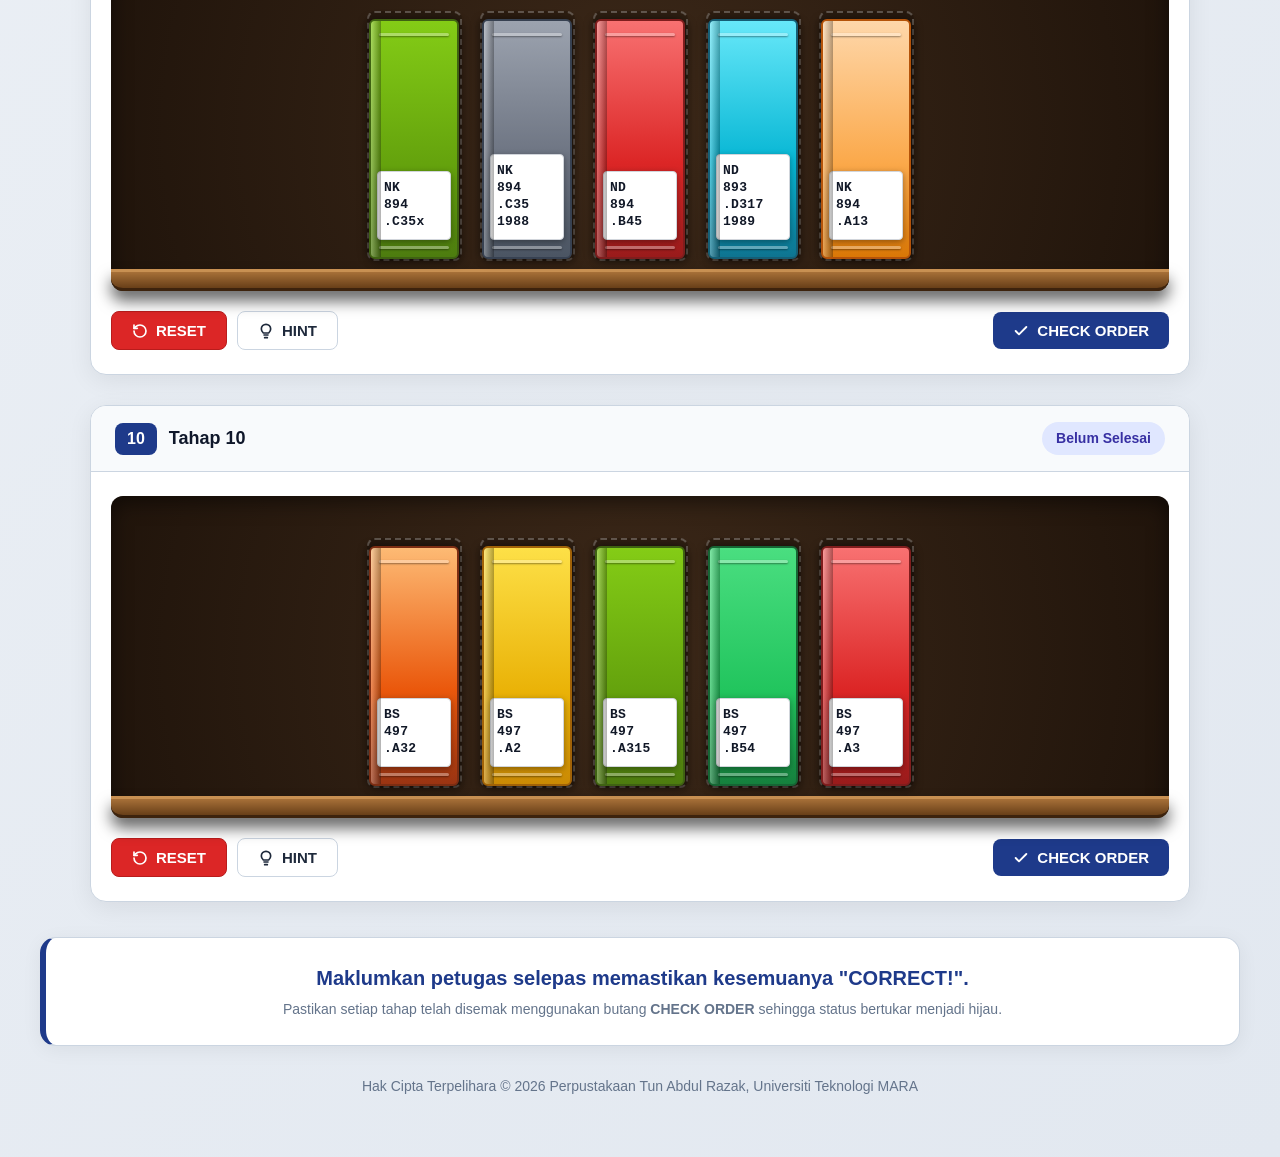
==== commit 76a16157: "feat: add site logo, SVG favicon, and multi-resolution app icons" ====
--- a/index.html
+++ b/index.html
@@ -12,12 +12,23 @@
   <meta charset="UTF-8">
   <meta name="viewport" content="width=device-width, initial-scale=1.0">
   <title>Permainan Susunan Buku Library of Congress (LCC)</title>
+
+  <!-- Favicon & App Icons -->
+  <link rel="icon" type="image/svg+xml" href="favicon.svg">
+  <link rel="icon" type="image/png" sizes="32x32" href="favicon-32x32.png">
+  <link rel="icon" type="image/png" sizes="16x16" href="favicon-16x16.png">
+  <link rel="apple-touch-icon" sizes="180x180" href="apple-touch-icon.png">
+  <link rel="shortcut icon" href="favicon.ico">
+
   <link rel="stylesheet" href="css/style.css">
 </head>
 <body>
 
   <!-- Header Utama -->
   <header class="header-container">
+    <div class="brand-header">
+      <img src="logo.svg" alt="LCC Game - Perpustakaan Tun Abdul Razak" class="site-logo">
+    </div>
     <h1>Berdasarkan klasifikasi Library of Congress, susun kesemua 5 buku mengikut susunan yang betul.</h1>
     <p class="subtitle">
       Heret dan lepaskan (<em>drag &amp; drop</em>) buku ke slot yang betul, atau klik/ketik mana-mana buku kemudian klik buku sasaran untuk menukar kedudukan.
--- a/css/style.css
+++ b/css/style.css
@@ -46,6 +46,26 @@
   border-radius: 16px;
   box-shadow: 0 4px 20px rgba(0, 0, 0, 0.06);
   border: 1px solid var(--border-color);
+}
+
+.brand-header {
+  margin-bottom: 20px;
+  display: flex;
+  justify-content: center;
+  align-items: center;
+}
+
+.site-logo {
+  height: 68px;
+  width: auto;
+  max-width: 100%;
+  display: block;
+  filter: drop-shadow(0 2px 8px rgba(0, 0, 0, 0.04));
+  transition: transform 0.2s ease;
+}
+
+.site-logo:hover {
+  transform: scale(1.02);
 }
 
 .header-container h1 {
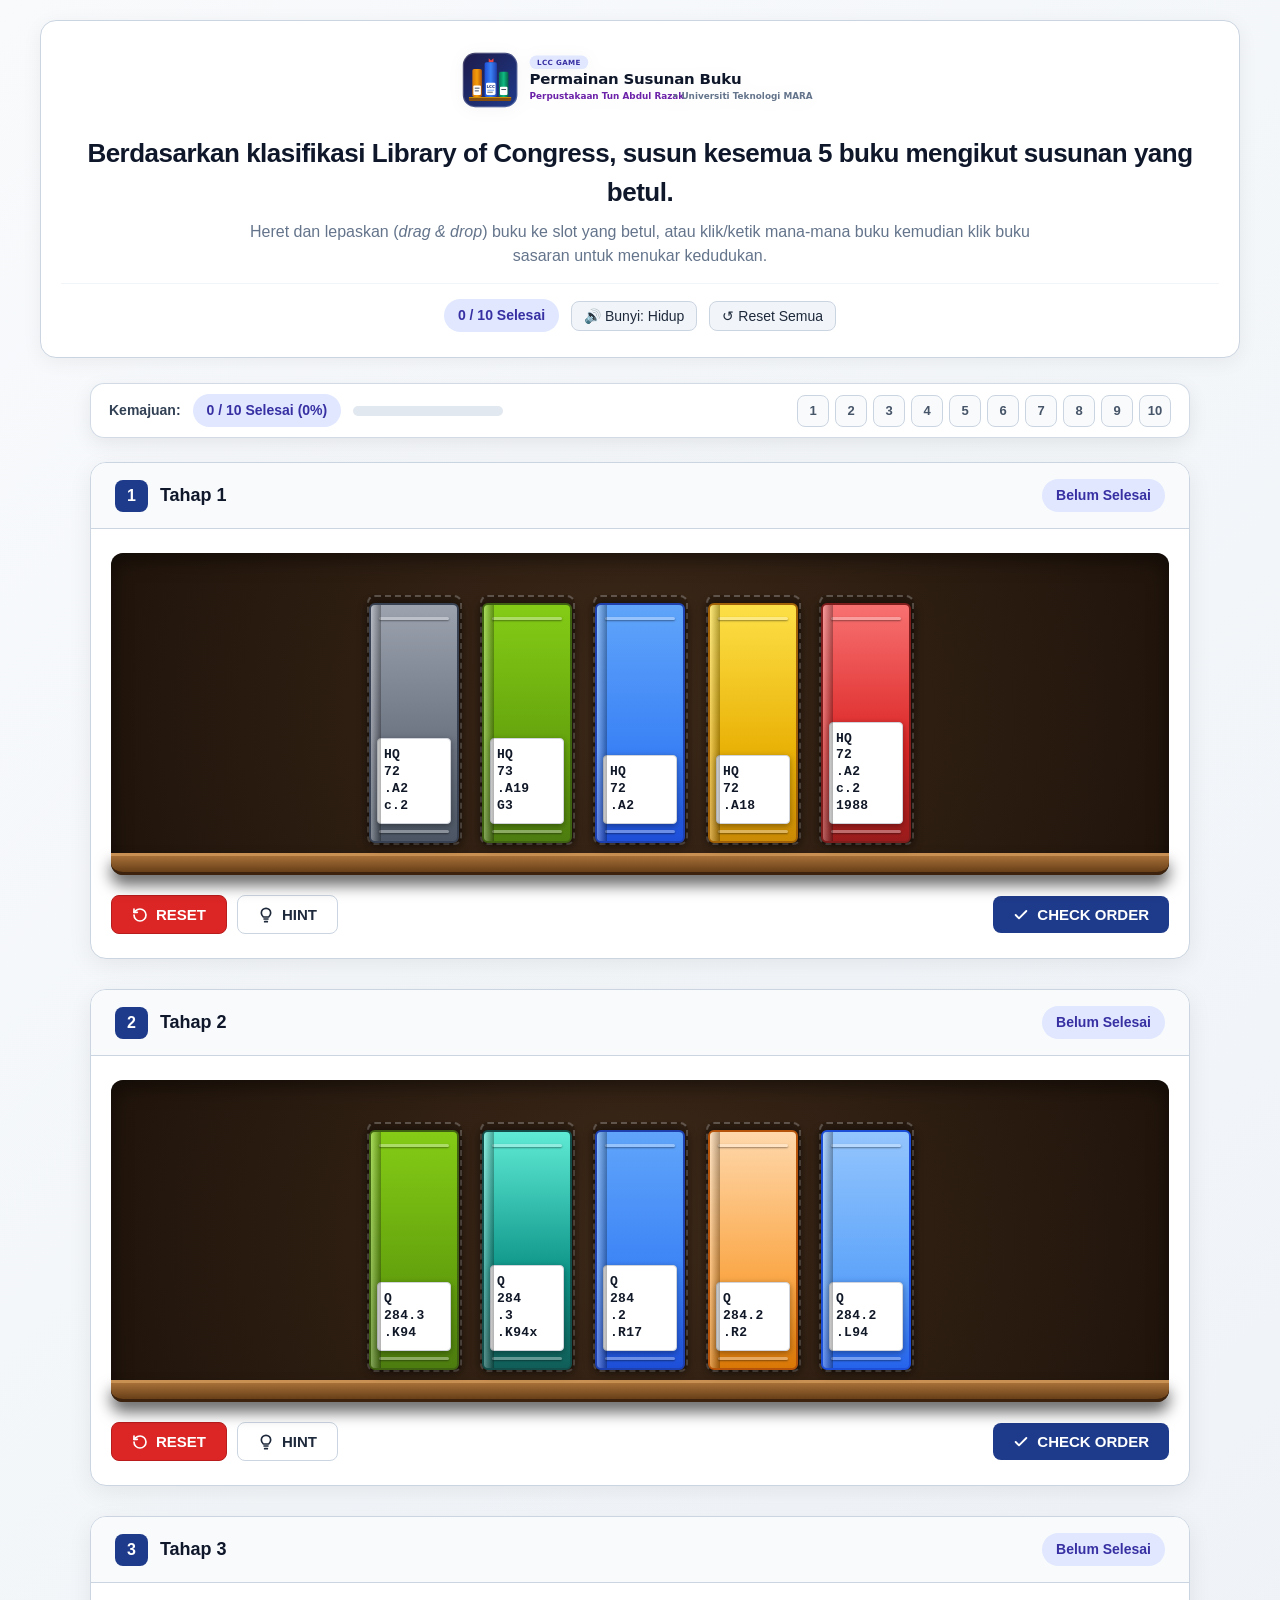
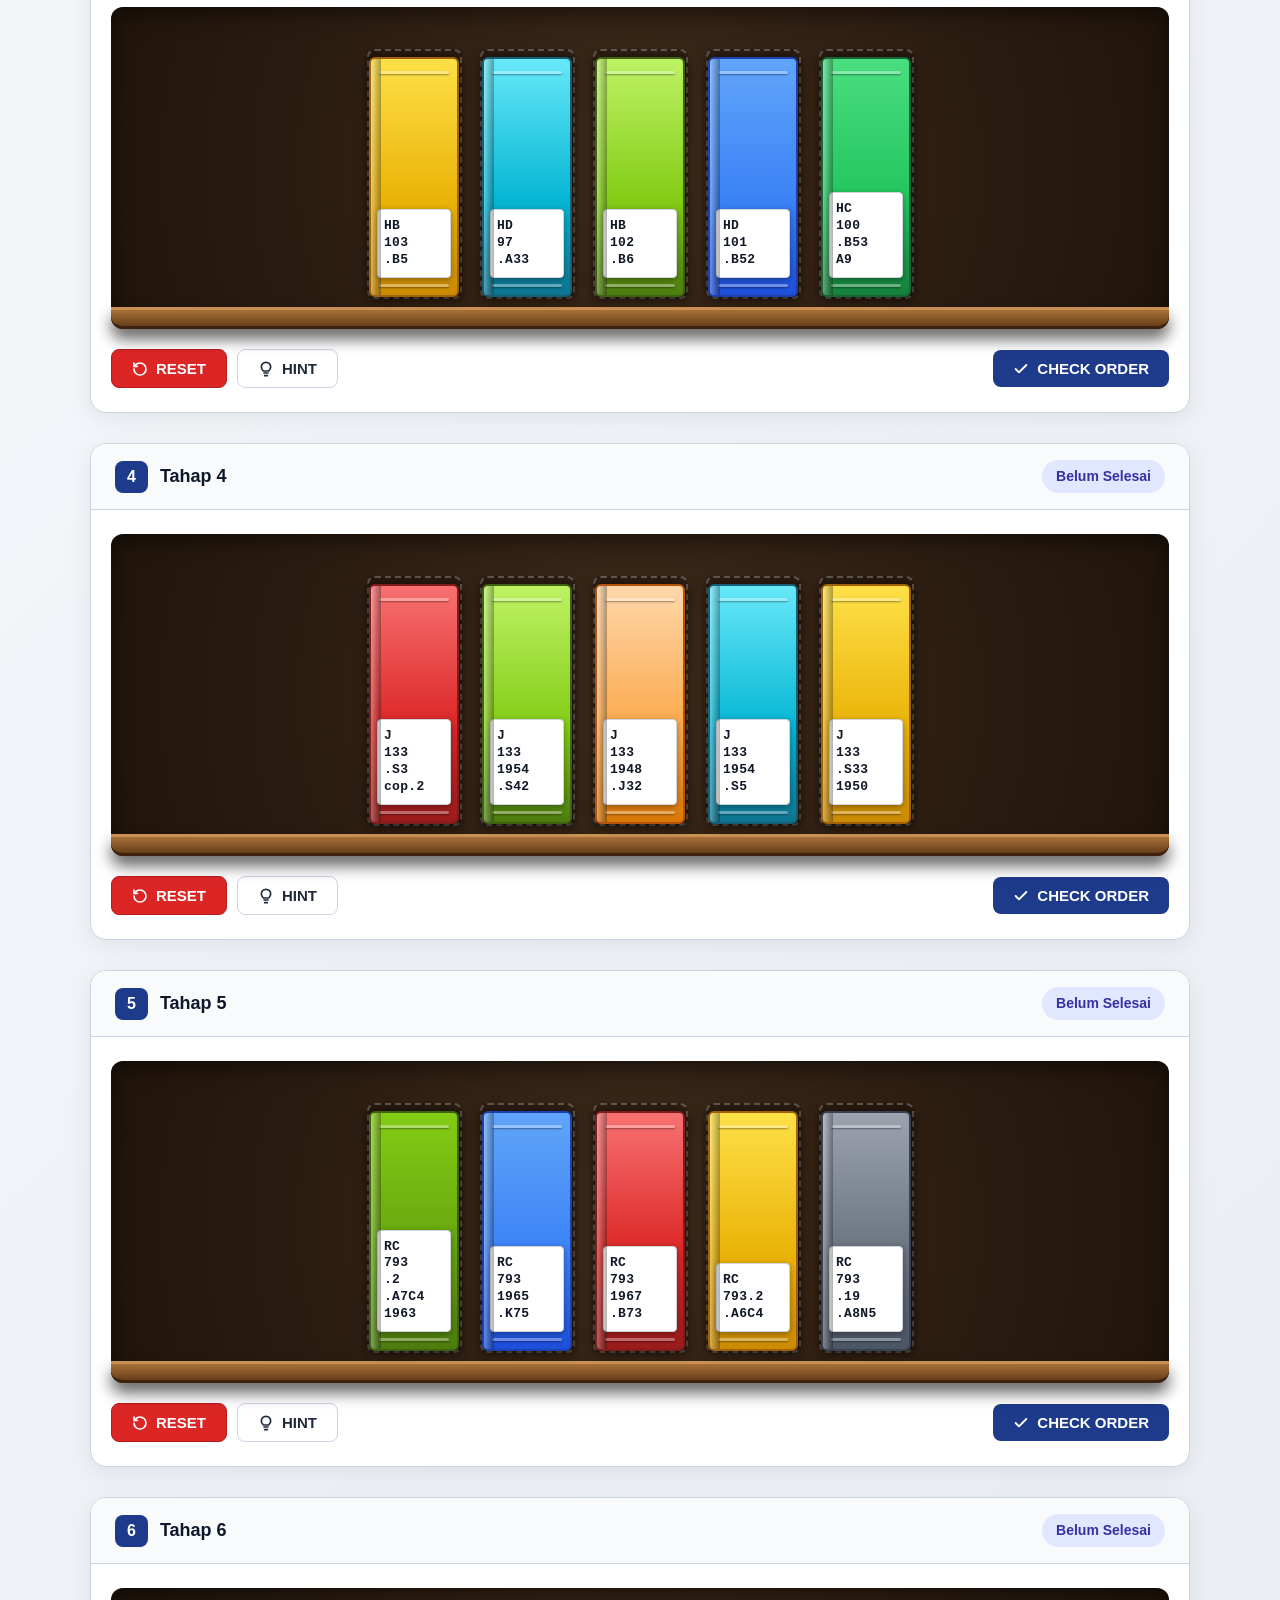
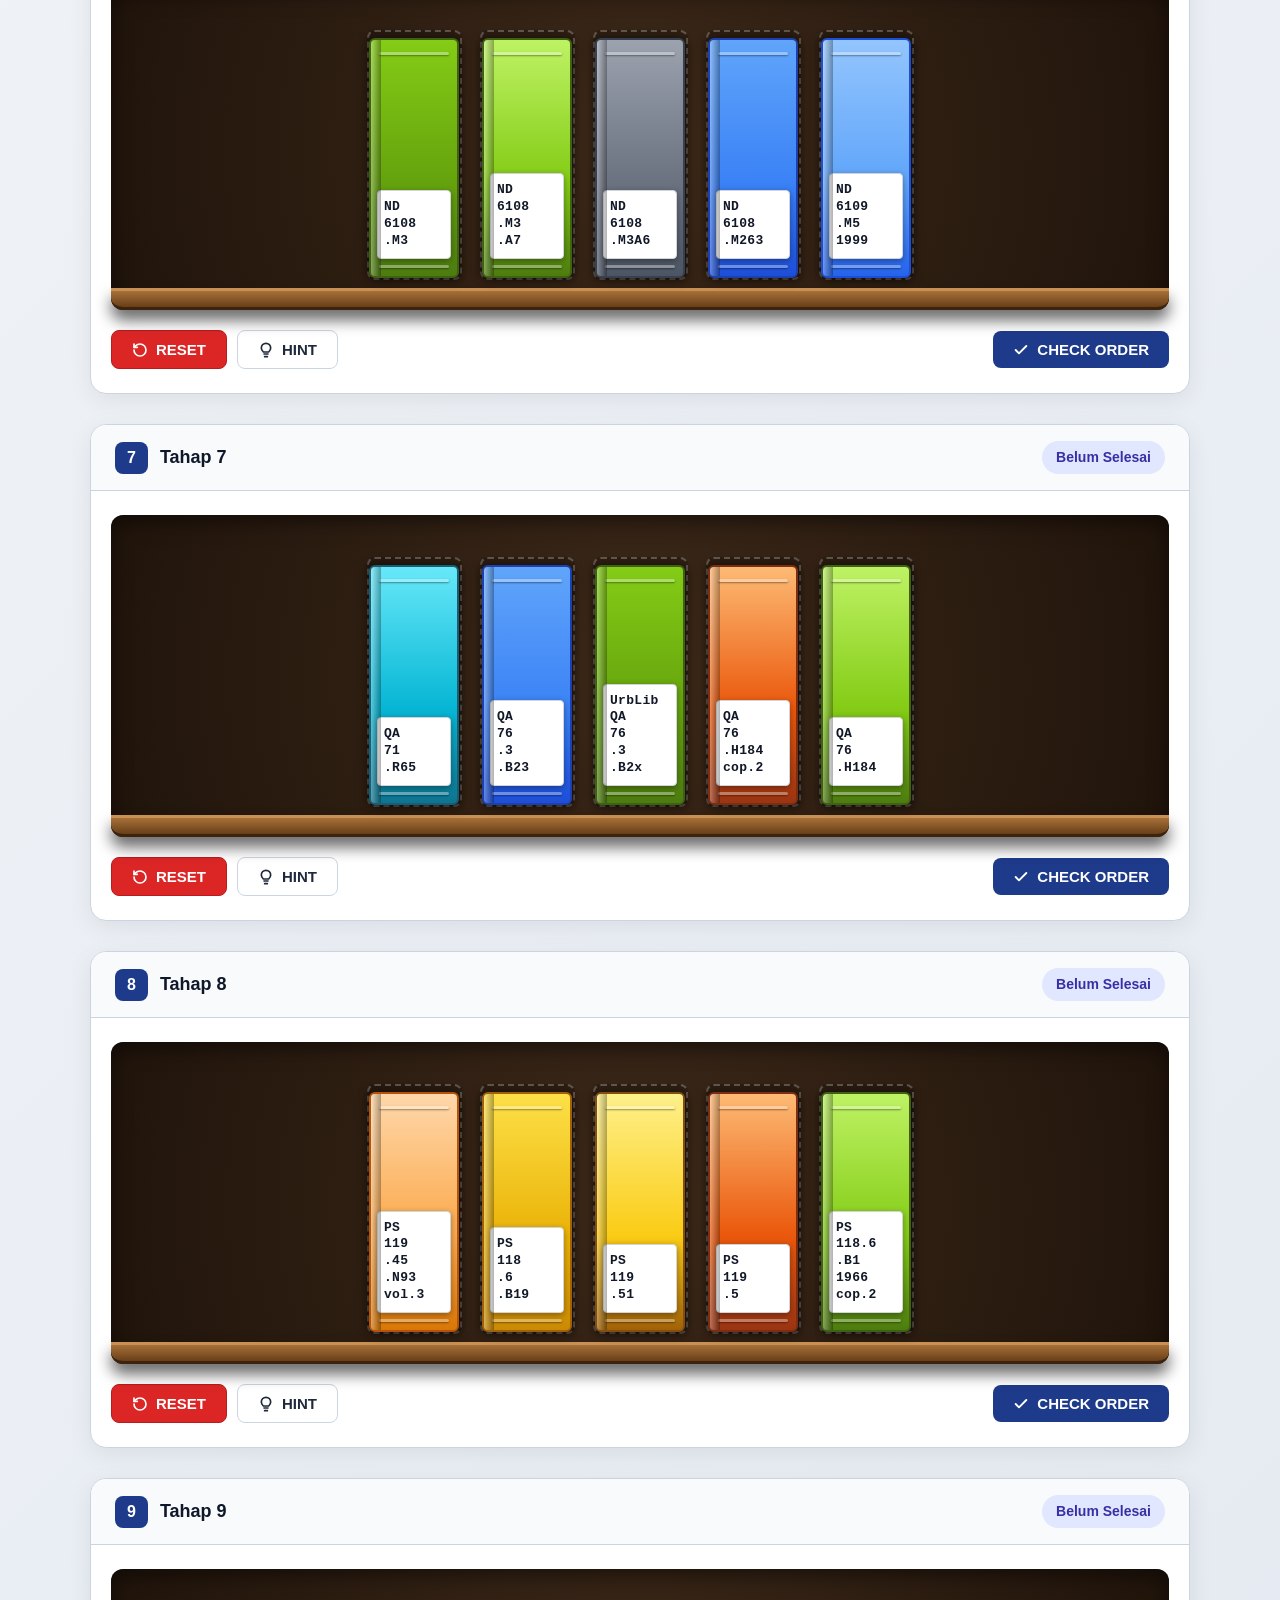
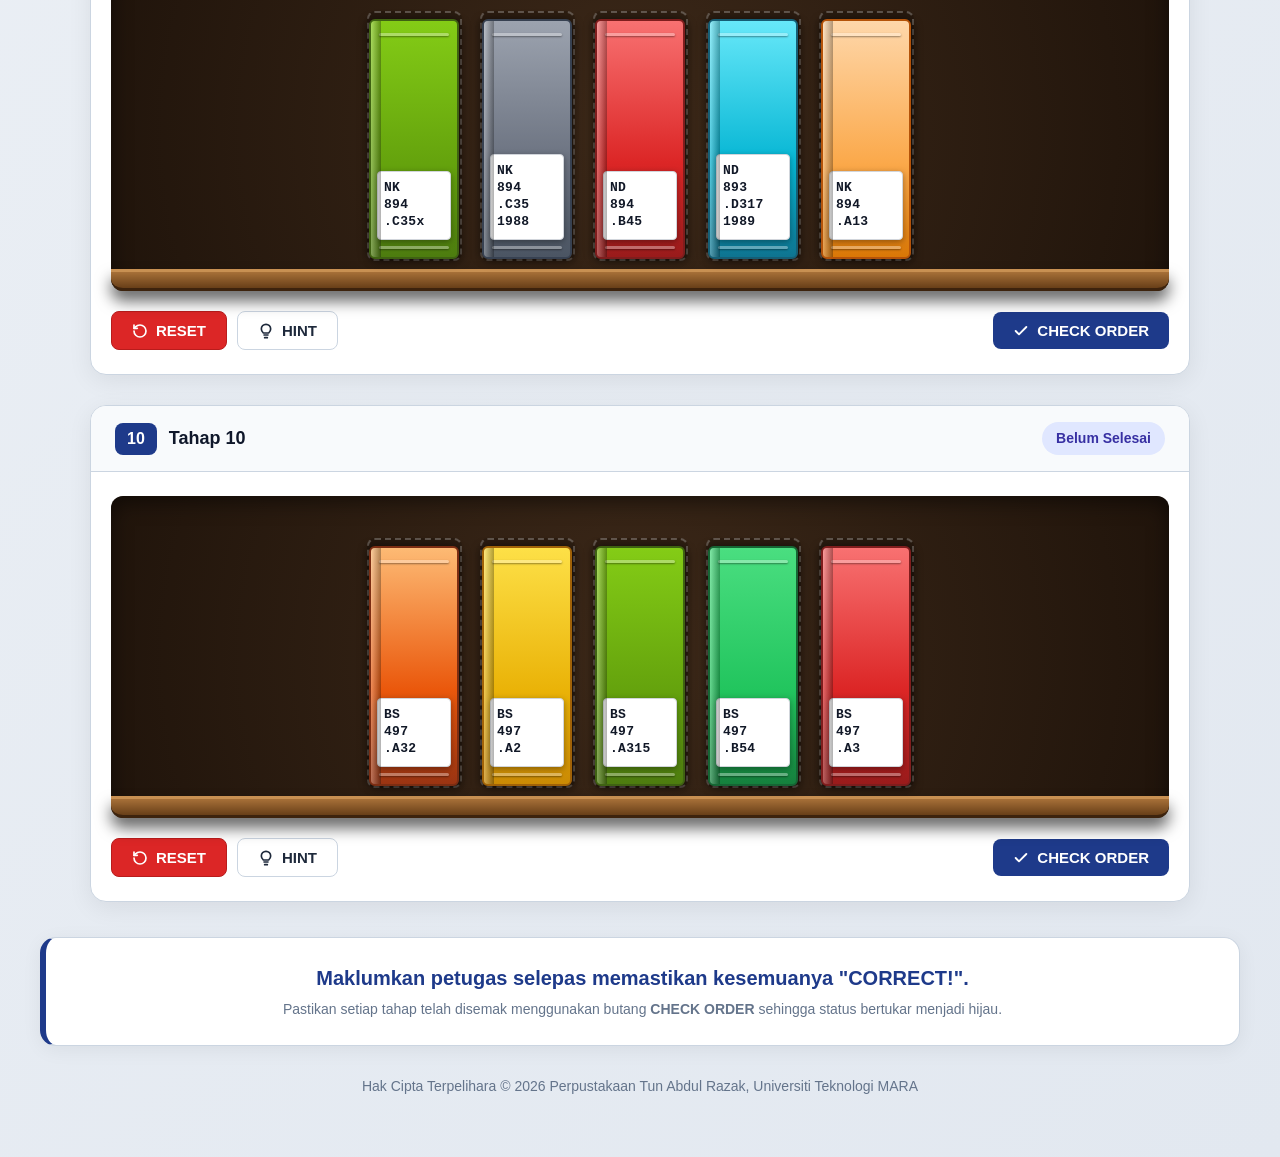
==== commit 337a9487: "chore(branding): cache-bust logo.svg URL for immediate CDN refresh" ====
--- a/index.html
+++ b/index.html
@@ -27,7 +27,7 @@
   <!-- Header Utama -->
   <header class="header-container">
     <div class="brand-header">
-      <img src="logo.svg" alt="LCC Game - Perpustakaan Tun Abdul Razak" class="site-logo">
+      <img src="logo.svg?v=2" alt="LCC Game - Perpustakaan Tun Abdul Razak" class="site-logo">
     </div>
     <h1>Berdasarkan klasifikasi Library of Congress, susun kesemua 5 buku mengikut susunan yang betul.</h1>
     <p class="subtitle">
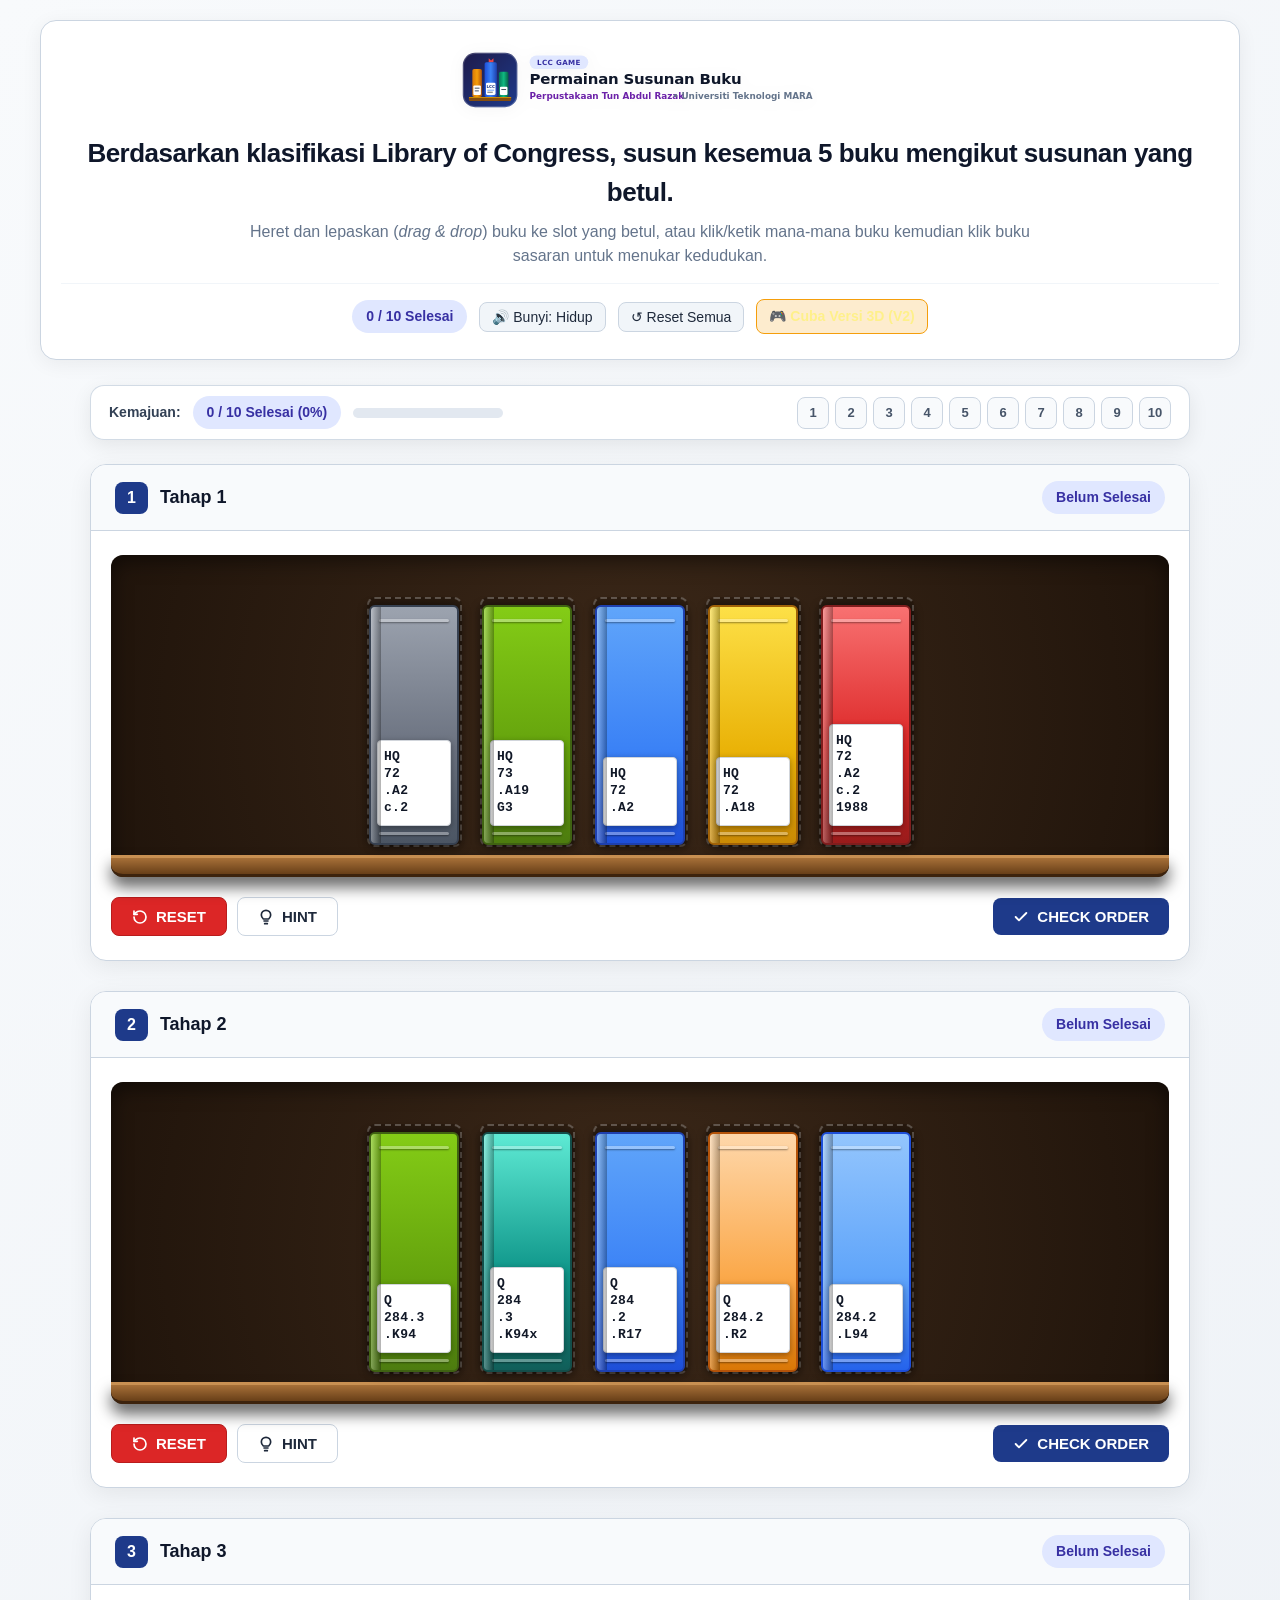
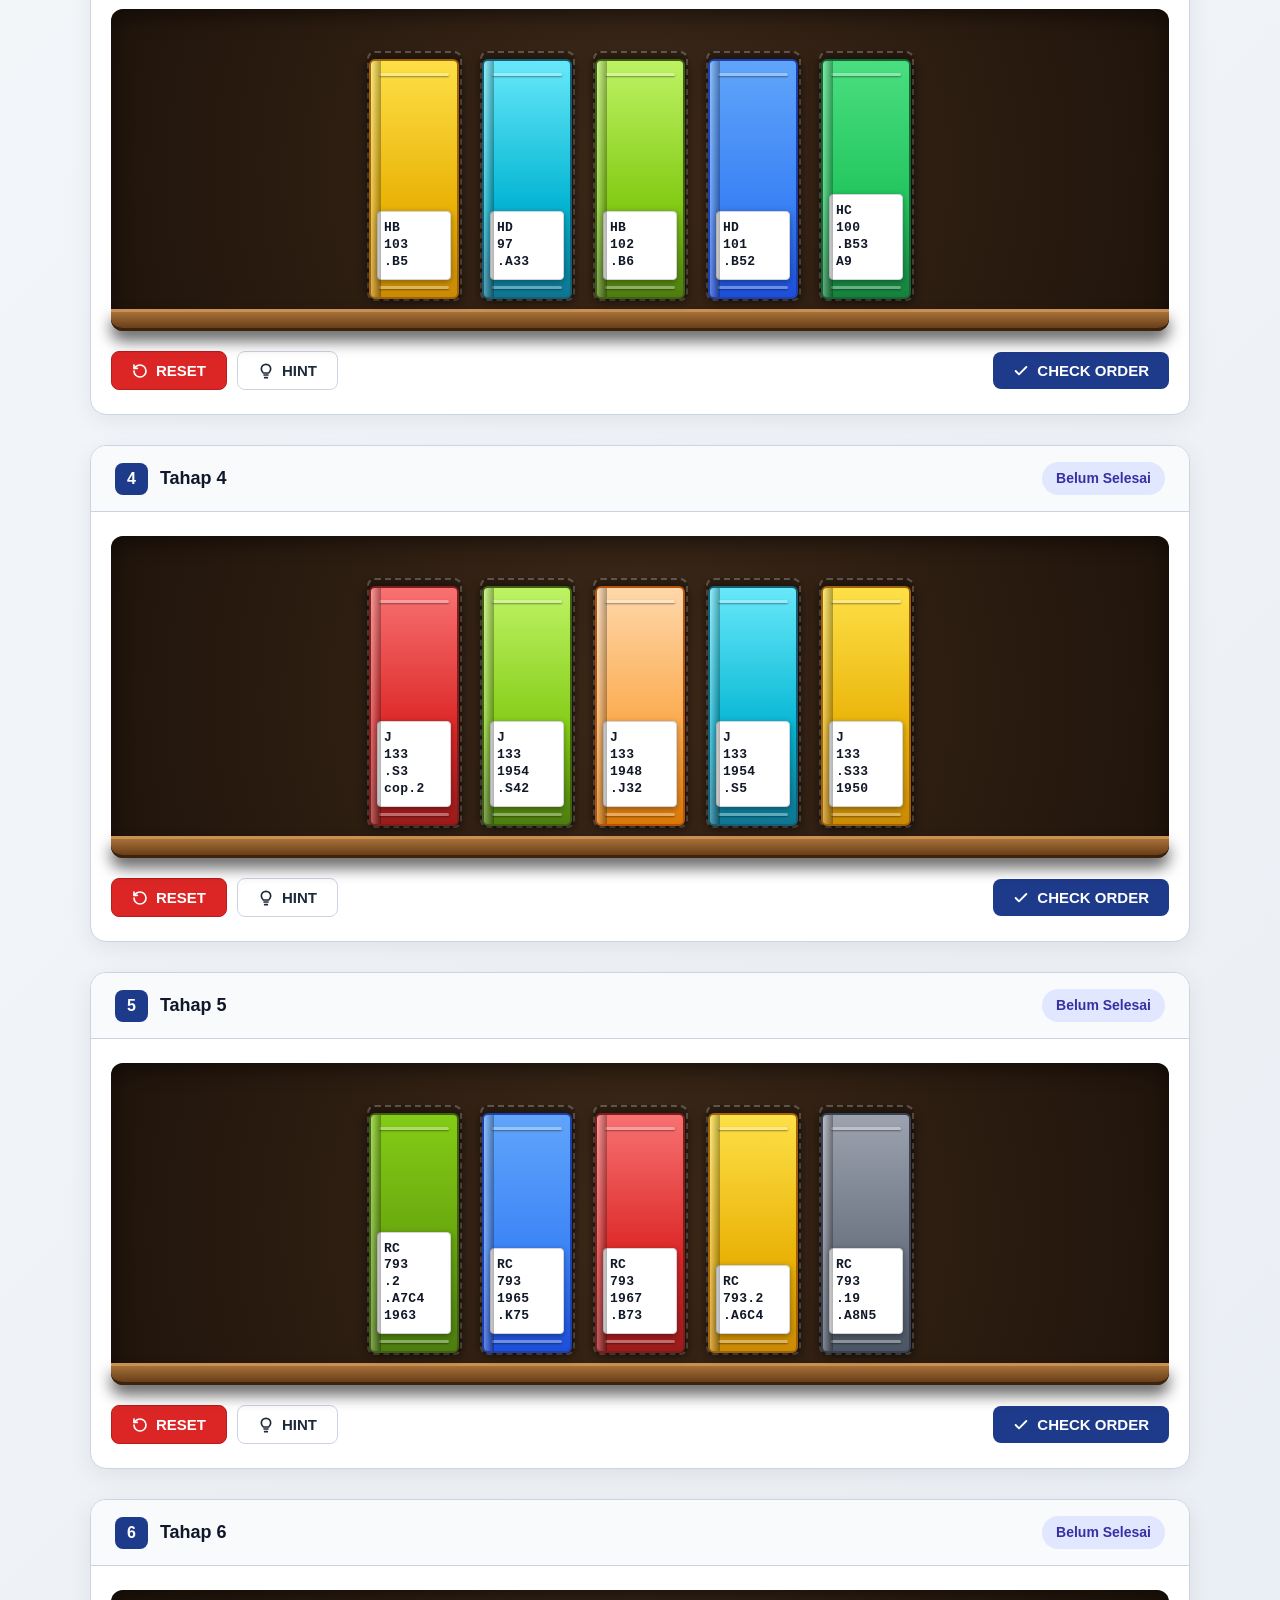
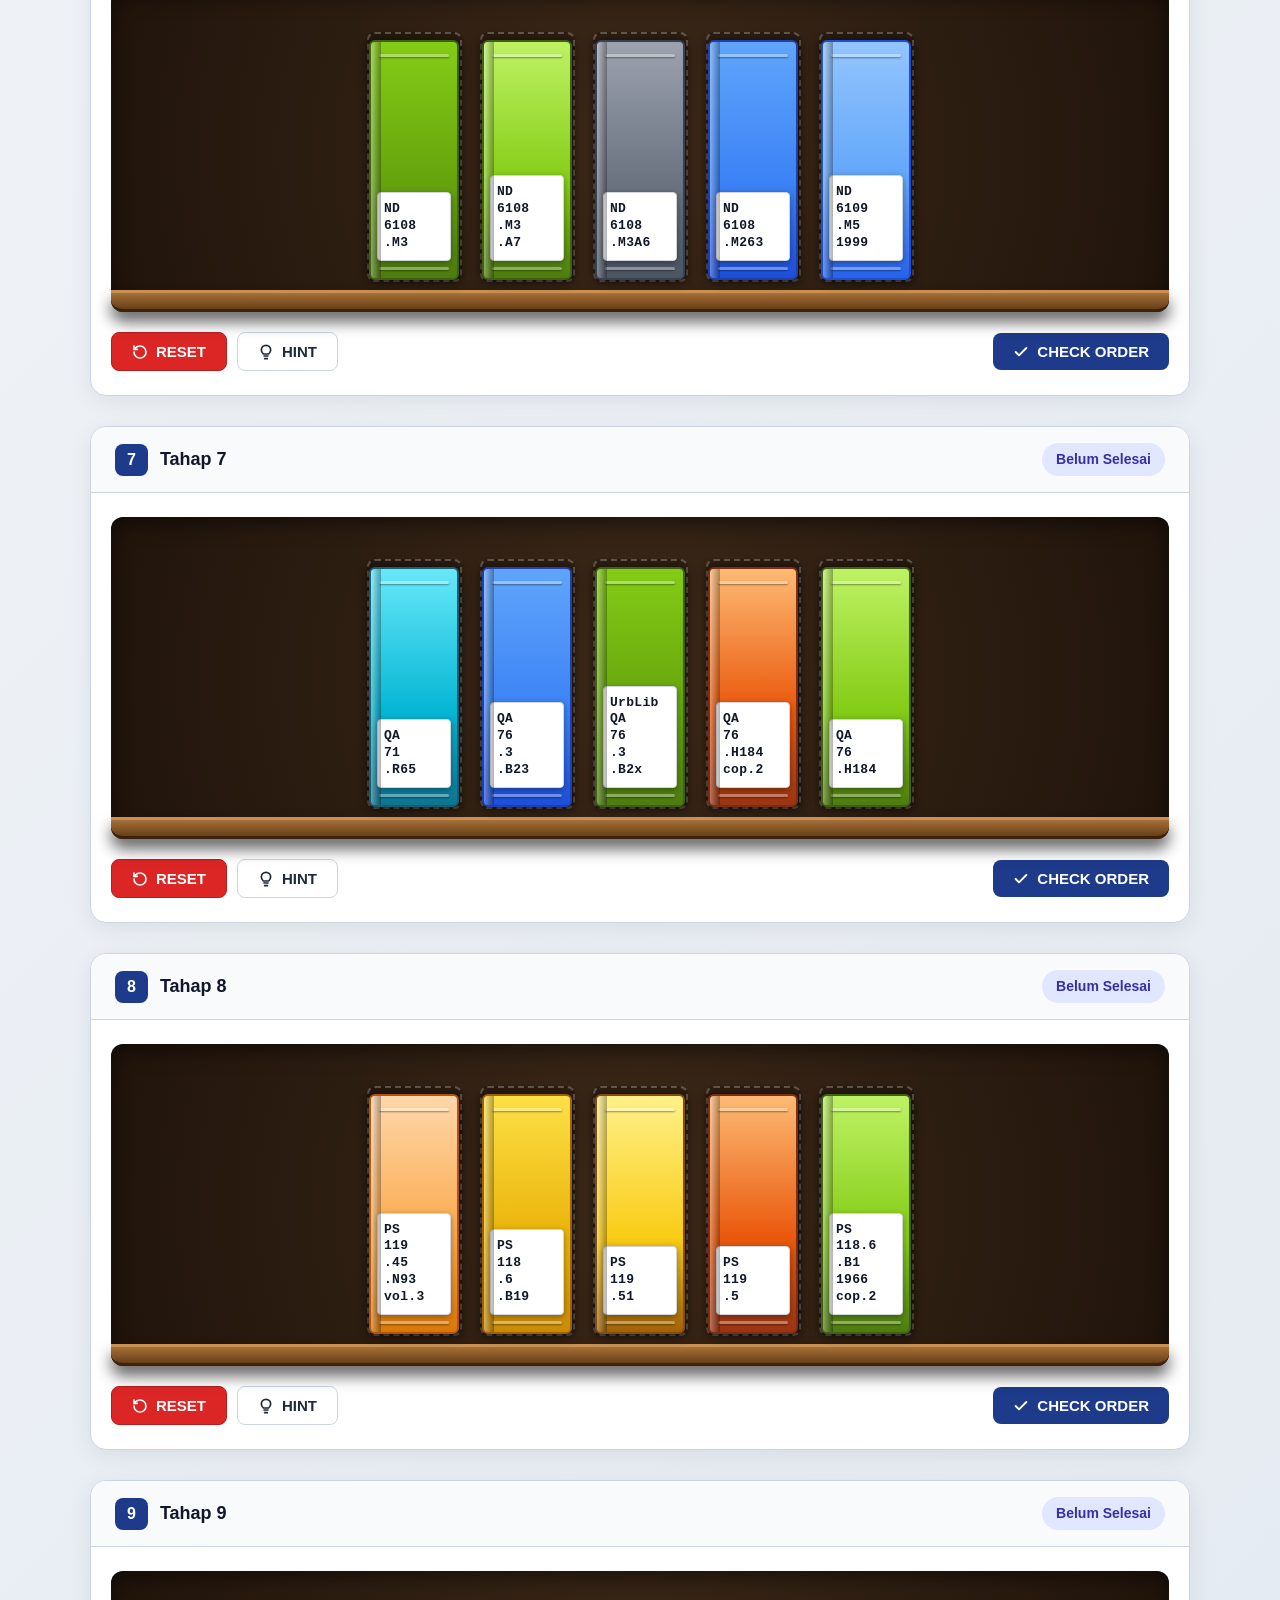
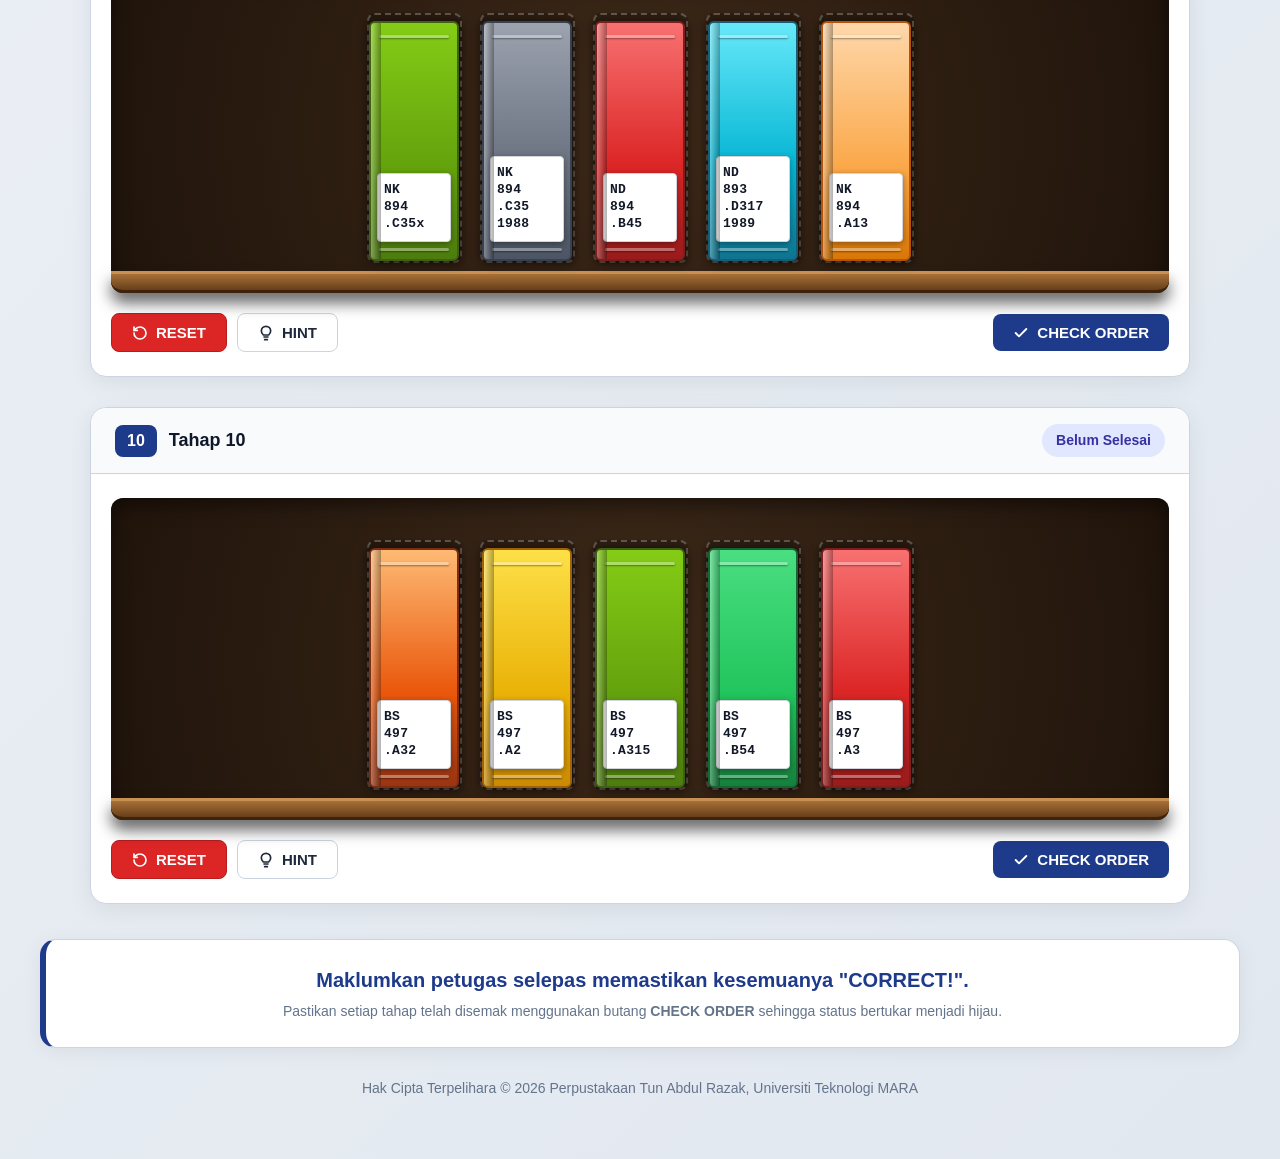
==== commit 3e93d59a: "feat: release Version 2 PTAR Shelfcraft 3D WebGL simulator and optimize social preview metadata" ====
--- a/index.html
+++ b/index.html
@@ -11,7 +11,34 @@
 
   <meta charset="UTF-8">
   <meta name="viewport" content="width=device-width, initial-scale=1.0">
-  <title>Permainan Susunan Buku Library of Congress (LCC)</title>
+  <title>Permainan Susunan Buku Library of Congress (LCC) | Perpustakaan Tun Abdul Razak</title>
+
+  <!-- SEO & Maklumat Asas -->
+  <meta name="description" content="Aplikasi interaktif pembelajaran dan latihan menyusun buku mengikut Sistem Pengkelasan Library of Congress (LCC) Perpustakaan Tun Abdul Razak, Universiti Teknologi MARA (UiTM).">
+  <meta name="author" content="Perpustakaan Tun Abdul Razak, Universiti Teknologi MARA">
+  <meta name="theme-color" content="#1e3a8a">
+
+  <!-- Open Graph / Facebook / WhatsApp -->
+  <meta property="og:type" content="website">
+  <meta property="og:url" content="https://aplikasi-perpustakaan.github.io/lcc-game/">
+  <meta property="og:title" content="Permainan Susunan Buku Library of Congress (LCC)">
+  <meta property="og:description" content="Latihan interaktif menyusun buku mengikut Sistem Pengkelasan Library of Congress (LCC) Perpustakaan Tun Abdul Razak, UiTM. Uji kemahiran anda menyusun 10 tahap buku secara atas talian.">
+  <meta property="og:image" content="https://aplikasi-perpustakaan.github.io/lcc-game/og-image.jpg">
+  <meta property="og:image:secure_url" content="https://aplikasi-perpustakaan.github.io/lcc-game/og-image.jpg">
+  <meta property="og:image:type" content="image/jpeg">
+  <meta property="og:image:width" content="1200">
+  <meta property="og:image:height" content="630">
+  <meta property="og:image:alt" content="Permainan Susunan Buku Library of Congress (LCC) - Perpustakaan Tun Abdul Razak">
+  <meta property="og:site_name" content="Perpustakaan Tun Abdul Razak">
+  <meta property="og:locale" content="ms_MY">
+
+  <!-- Twitter / X Cards -->
+  <meta name="twitter:card" content="summary_large_image">
+  <meta name="twitter:url" content="https://aplikasi-perpustakaan.github.io/lcc-game/">
+  <meta name="twitter:title" content="Permainan Susunan Buku Library of Congress (LCC)">
+  <meta name="twitter:description" content="Latihan interaktif menyusun buku mengikut Sistem Pengkelasan Library of Congress (LCC) Perpustakaan Tun Abdul Razak, UiTM. Uji kemahiran anda menyusun 10 tahap buku secara atas talian.">
+  <meta name="twitter:image" content="https://aplikasi-perpustakaan.github.io/lcc-game/og-image.jpg">
+  <meta name="twitter:image:alt" content="Permainan Susunan Buku Library of Congress (LCC)">
 
   <!-- Favicon & App Icons -->
   <link rel="icon" type="image/svg+xml" href="favicon.svg">
@@ -40,6 +67,7 @@
         <span id="stat-solved-count" class="badge">0 / 10 Selesai</span>
         <button id="btn-mute" class="btn-icon">🔊 Bunyi: Hidup</button>
         <button id="btn-reset-all" class="btn-icon">↺ Reset Semua</button>
+        <a href="v2/" class="btn-icon" style="background:rgba(245,158,11,0.2);border:1px solid #f59e0b;color:#fef08a;text-decoration:none;font-weight:700;display:inline-flex;align-items:center;gap:4px;" title="Buka Permainan Versi Tiga Dimensi">🎮 Cuba Versi 3D (V2)</a>
       </div>
     </div>
   </header>
